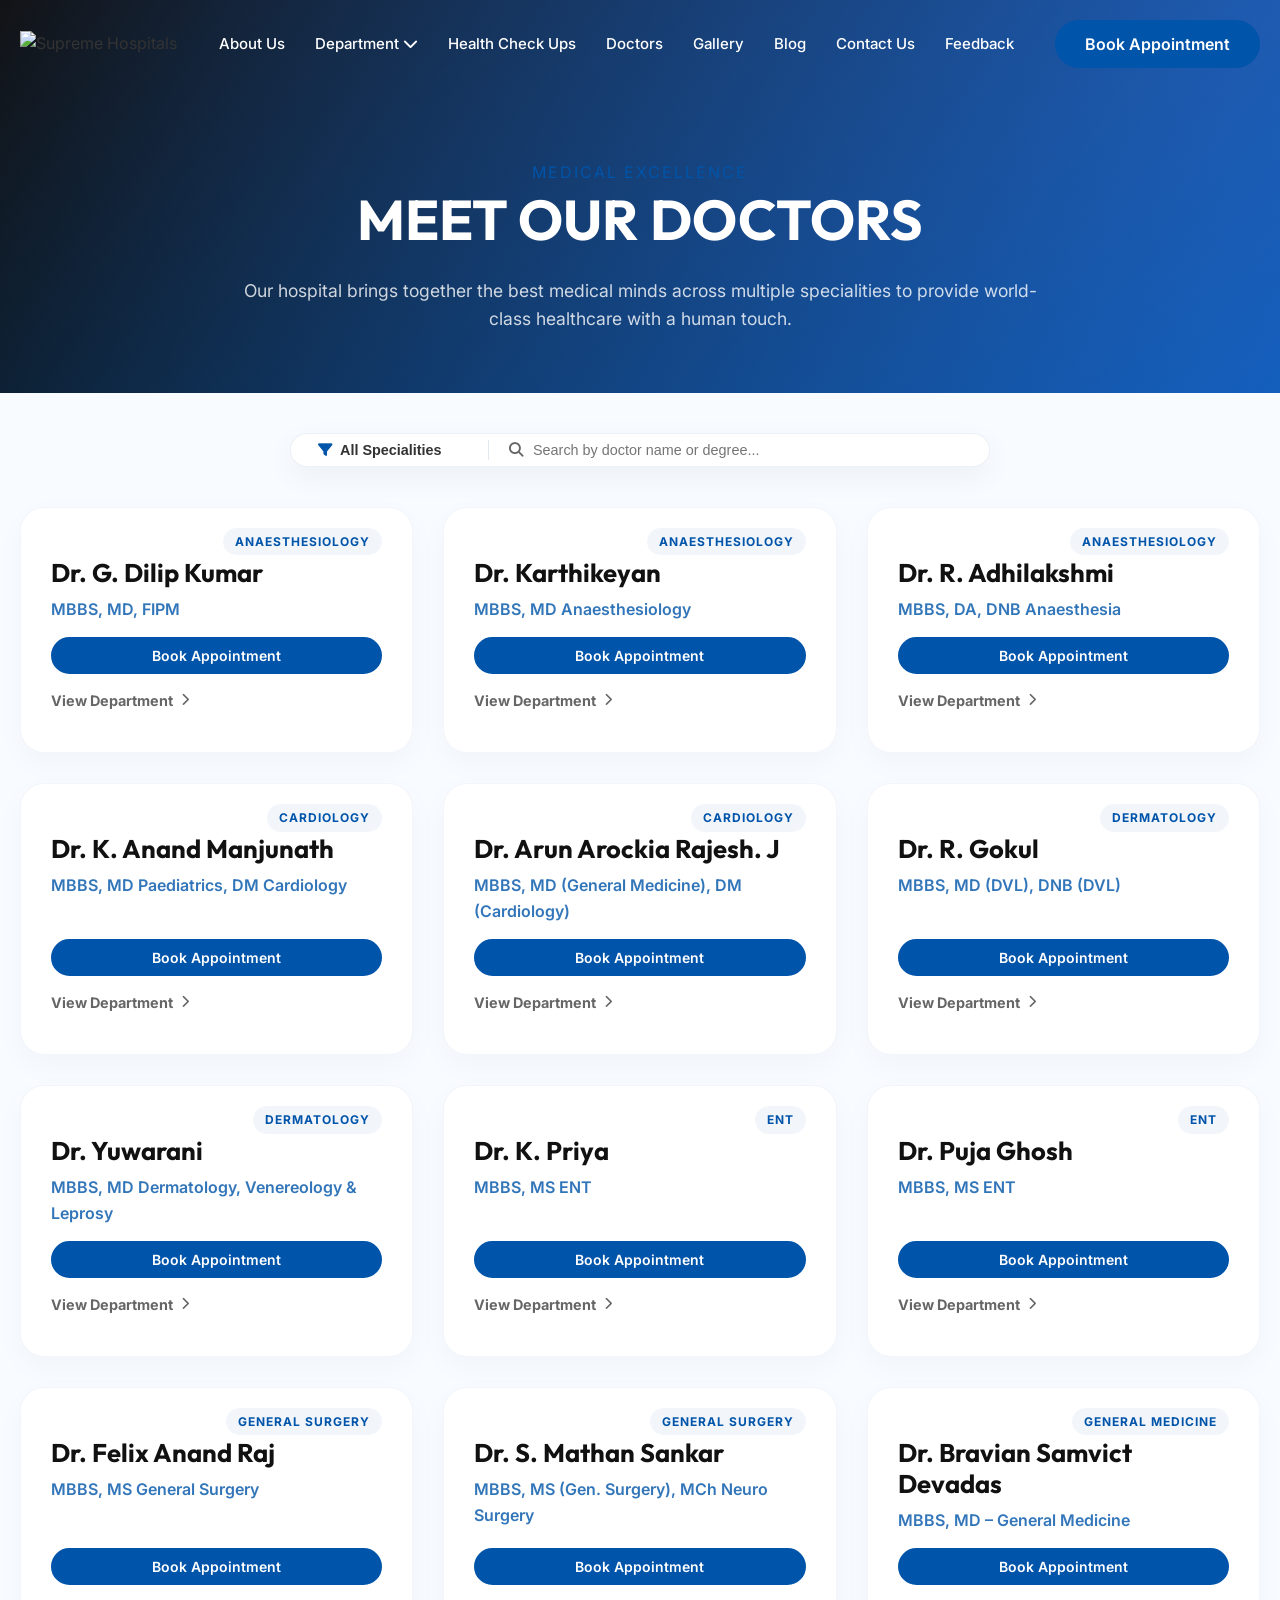
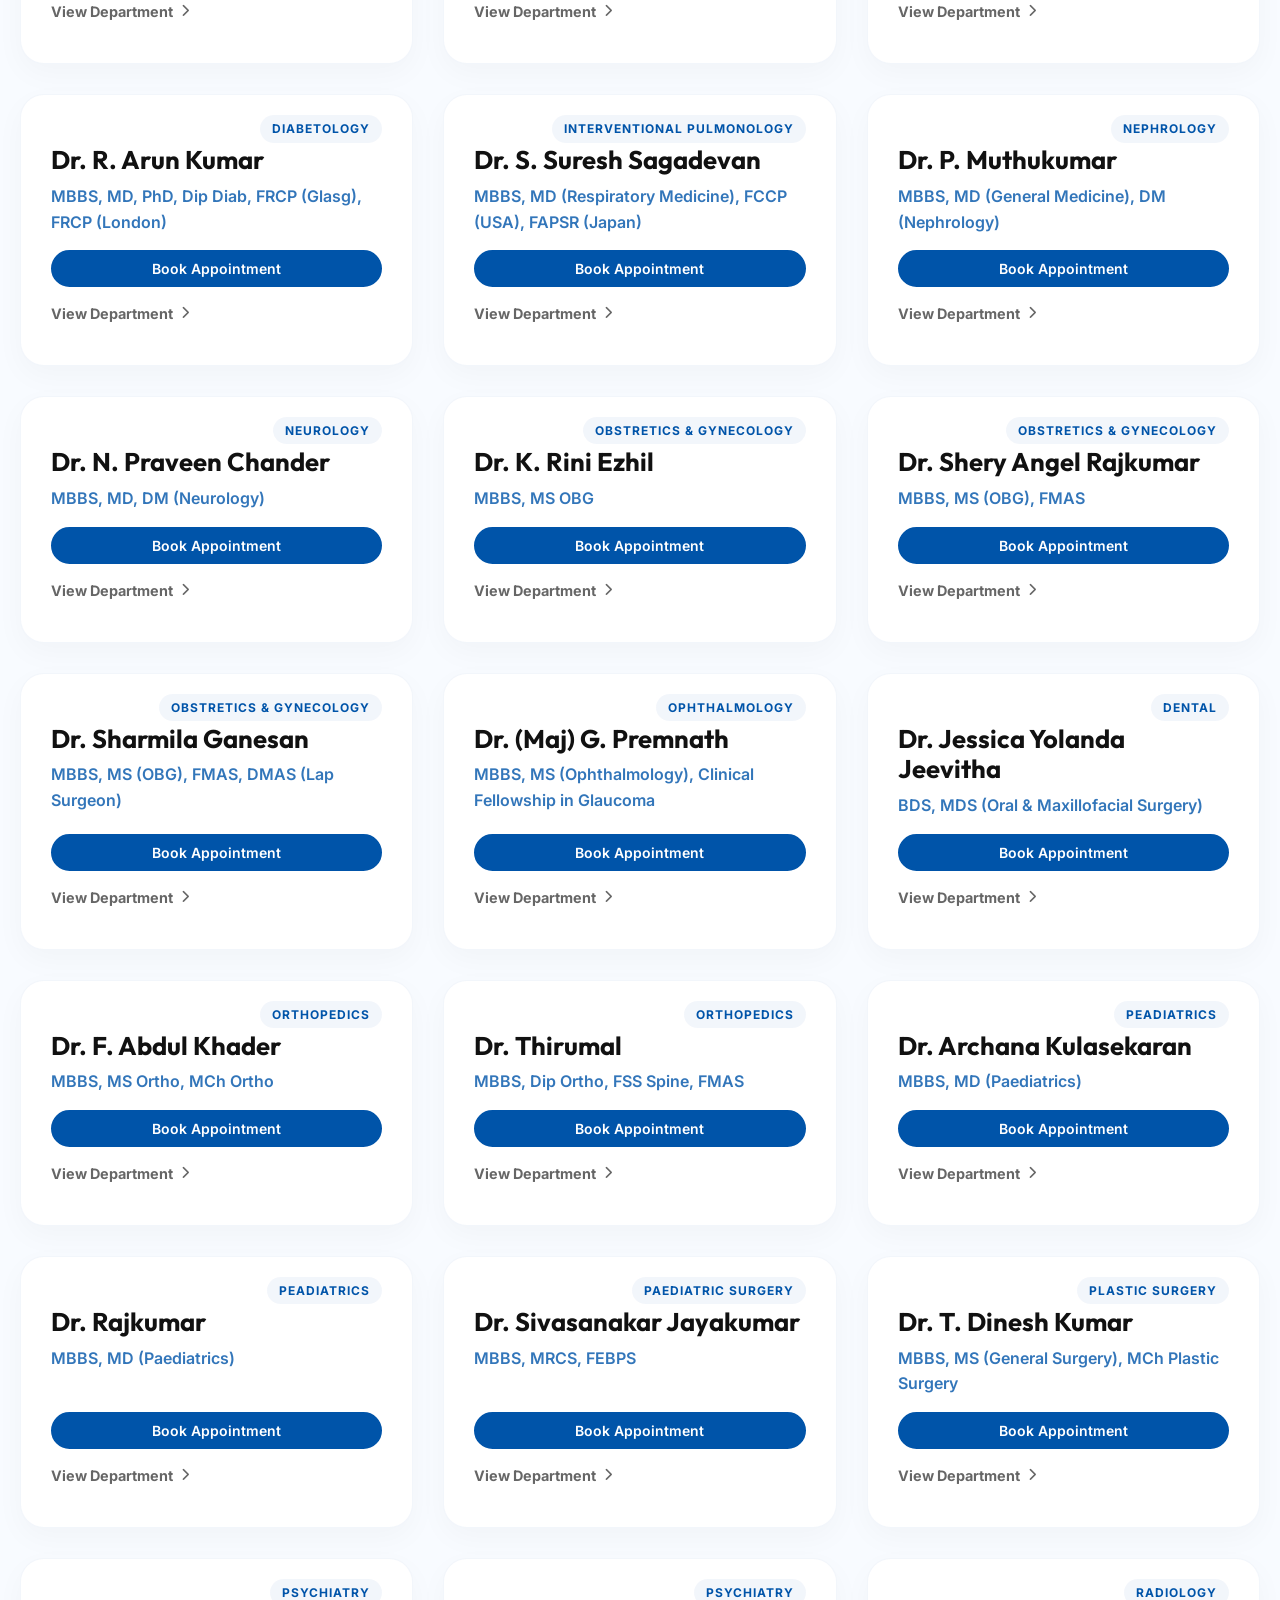
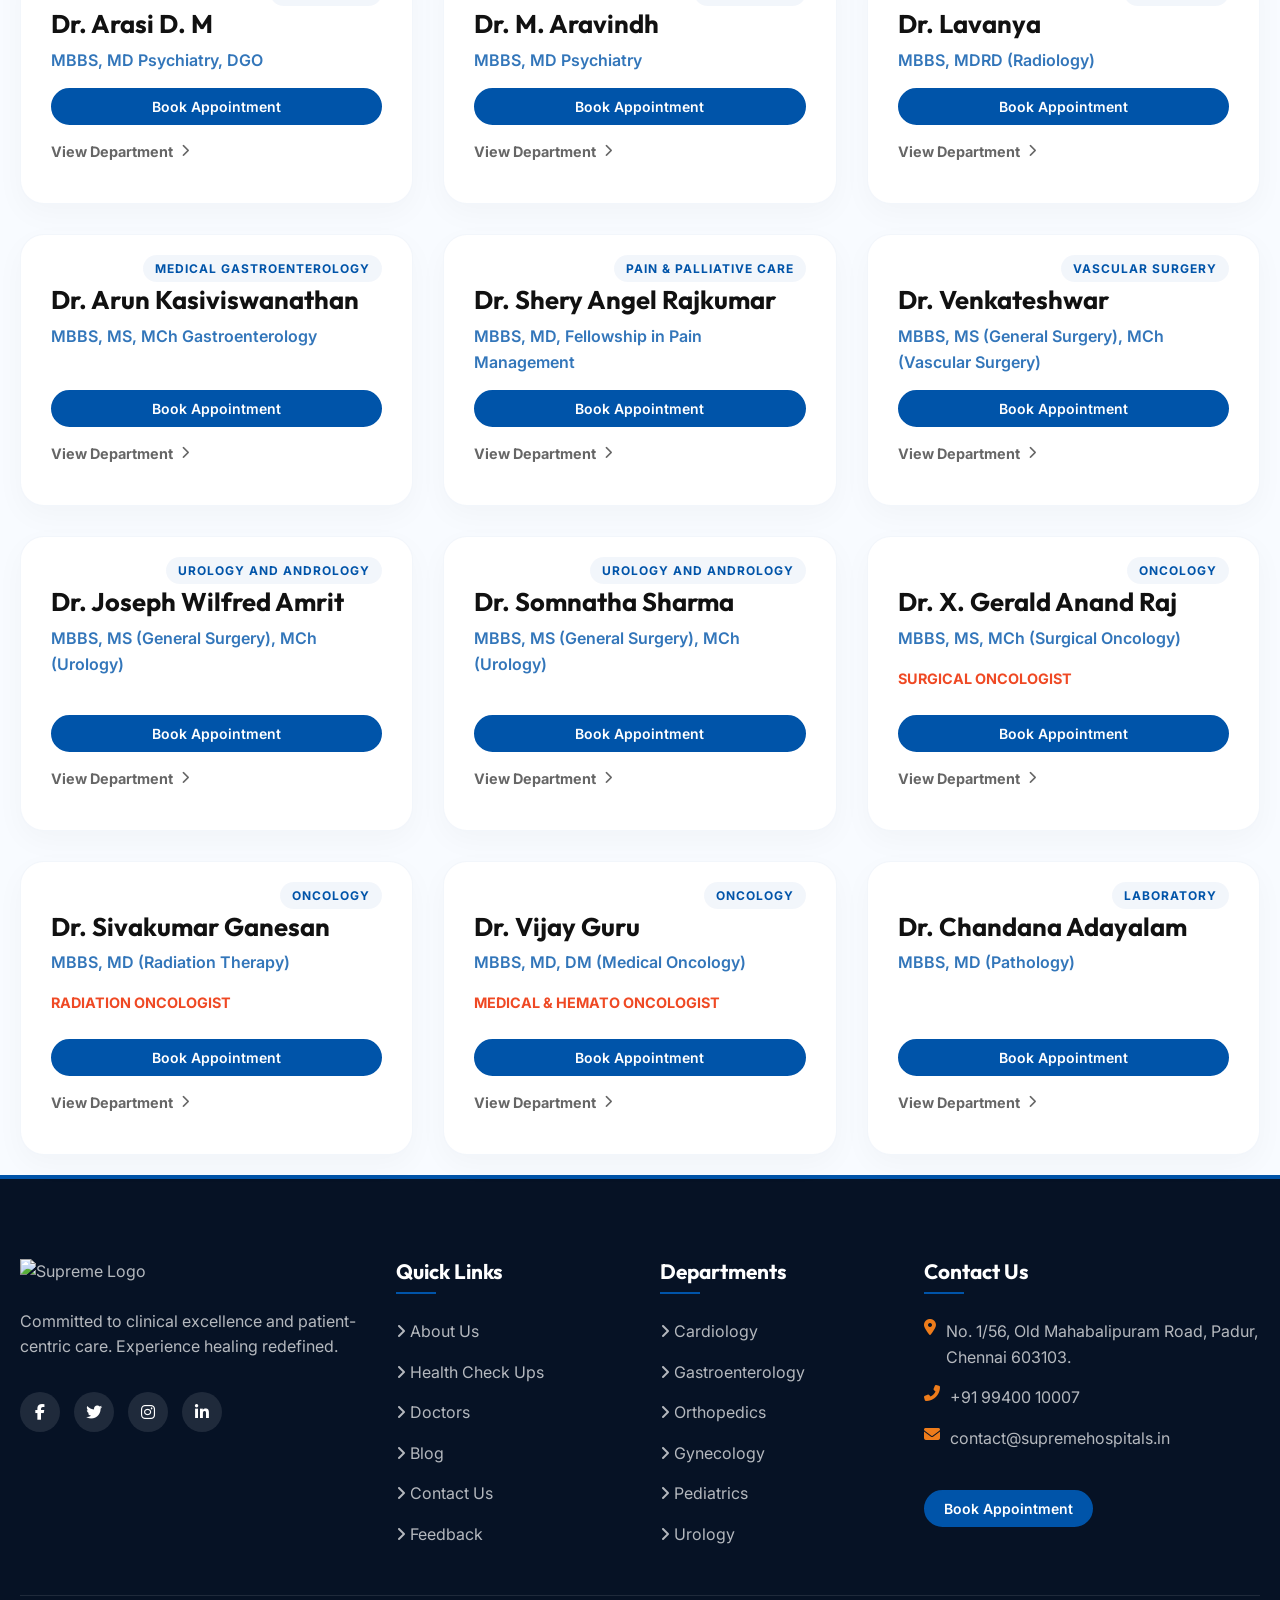
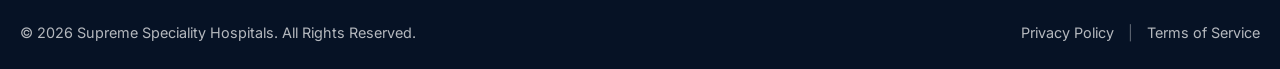
==== doctors.html @ 91fa1a1b "site" ====
<!DOCTYPE html>
<html lang="en">

<head>
    <meta charset="UTF-8">
    <meta name="viewport" content="width=device-width, initial-scale=1.0">
    <title>Our Doctors | Expert Medical Team | Supreme Speciality Hospital</title>
    <meta name="description"
        content="Meet our team of expert doctors and specialists at Supreme Speciality Hospital. High-quality care across cardiology, orthopedics, neurology, and more.">

    <!-- Google Fonts -->
    <link
        href="https://fonts.googleapis.com/css2?family=Inter:wght@400;500;600;700;800&family=Outfit:wght@600;700;800&display=swap"
        rel="stylesheet">

    <!-- Font Awesome -->
    <link rel="stylesheet" href="https://cdnjs.cloudflare.com/ajax/libs/font-awesome/6.6.0/css/all.min.css">

    <!-- Custom Styles -->
    <link rel="stylesheet" href="style.css">
    <link rel="stylesheet" href="header.css">
    <link rel="stylesheet" href="footer.css">
    <link rel="stylesheet" href="doctors.css">
</head>

<body>

    <div id="header-placeholder"></div>

    <main>
        <!-- Page Hero -->
        <section class="doctors-header-hero">
            <div class="container">
                <div class="fade-up">
                    <span class="subtitle text-blue">MEDICAL EXCELLENCE</span>
                    <h1>MEET OUR DOCTORS</h1>
                    <p class="mt-3 mx-auto section-desc">Our hospital brings together the best medical minds across
                        multiple specialities to provide world-class healthcare with a human touch.</p>
                </div>
            </div>
        </section>

        <!-- Search & Filter Bar (Super UX) -->
        <section class="search-bar-section">
            <div class="container">
                <div class="search-filter-bar fade-up">
                    <div class="category-select-wrapper">
                        <i class="fas fa-filter"></i>
                        <select onchange="categoryDropdownFilter(this.value)">
                            <option value="ALL">All Specialities</option>
                            <option value="ANAESTHESIOLOGY">Anaesthesiology</option>
                            <option value="CARDIOLOGY">Cardiology</option>
                            <option value="DERMATOLOGY">Dermatology</option>
                            <option value="ENT">ENT</option>
                            <option value="GENERAL SURGERY">General Surgery</option>
                            <option value="GENERAL MEDICINE">General Medicine</option>
                            <option value="DIABETOLOGY">Diabetology</option>
                            <option value="INTERVENTIONAL PULMONOLOGY">Pulmonology</option>
                            <option value="NEPHROLOGY">Nephrology</option>
                            <option value="NEUROLOGY">Neurology</option>
                            <option value="OBSTRETICS & GYNECOLOGY">Gynaecology</option>
                            <option value="OPHTHALMOLOGY">Ophthalmology</option>
                            <option value="DENTAL">Dental</option>
                            <option value="ORTHOPEDICS">Orthopedics</option>
                            <option value="PEADIATRICS">Pediatrics</option>
                            <option value="PAEDIATRIC SURGERY">Paediatric Surgery</option>
                            <option value="PLASTIC SURGERY">Plastic Surgery</option>
                            <option value="PYSCHIATRICS">Psychiatry</option>
                            <option value="RADIOLOGY">Radiology</option>
                            <option value="SURGICAL GASTROENTEROLOGY">Gastroenterology</option>
                            <option value="VASCULAR SURGERY">Vascular Surgery</option>
                            <option value="UROLOGY AND ANDROLOGY">Urology</option>
                            <option value="ONCOLOGY">Oncology</option>
                            <option value="LABORATORY">Pathology</option>
                        </select>
                    </div>
                    <div class="divider"></div>
                    <div class="search-input-wrapper">
                        <i class="fas fa-search"></i>
                        <input type="text" placeholder="Search by doctor name or degree..."
                            oninput="searchDoctors(this.value)">
                    </div>
                </div>

                <div class="doctors-full-grid doctors-grid mt-5">
                    <!-- JS will populate this -->
                </div>
            </div>
        </section>
    </main>

    <div id="footer-placeholder"></div>

    <!-- EmailJS -->
    <script type="text/javascript" src="https://cdn.jsdelivr.net/npm/@emailjs/browser@4/dist/email.min.js"></script>
    <script type="text/javascript">
        (function () { emailjs.init("KCLDqvxFc09RZMMLk"); })();
    </script>

    <!-- Scripts -->
    <script src="layout.js"></script>
    <script src="doctors-data.js"></script>
    <script src="script.js"></script>
    <script>
        document.addEventListener('DOMContentLoaded', () => {
            renderAllDoctors();
        });
    </script>
</body>

</html>
---- style.css ----
/* 
===============================================
MASTER STYLESHEET
Theme: Supreme Speciality Hospitals Premium
===============================================
*/

:root {
    --primary-blue: #0054A9;
    --secondary-blue: #046BD2;
    --orange: #EE7C1B;
    --orange-red: #EF4924;
    --dark-black: #111111;
    --medical-red: #CD201F;
    --pink-accent: #FF005E;
    --bright-blue: #467FF7;
    --white: #FFFFFF;
    --soft-light: #F8FBFF;
    --text-color: #333333;
    --text-light: #666666;
    --gradient-blue: linear-gradient(135deg, var(--primary-blue), var(--secondary-blue));
    --gradient-orange: linear-gradient(135deg, var(--orange), var(--orange-red));
    --gradient-pink: linear-gradient(135deg, var(--pink-accent), #FF3366);
    --gradient-cyan: linear-gradient(135deg, var(--bright-blue), #00C6FF);
}

/* Base Reset */
* {
    margin: 0;
    padding: 0;
    box-sizing: border-box;
}

html {
    scroll-behavior: smooth;
    overflow-x: hidden;
}

body {
    font-family: 'Inter', sans-serif;
    color: var(--text-color);
    line-height: 1.6;
    background-color: var(--white);
    overflow-x: hidden;
}

h1,
h2,
h3,
h4,
h5,
h6 {
    font-family: 'Outfit', sans-serif;
    font-weight: 700;
    line-height: 1.2;
    margin-bottom: 0.5rem;
}

a {
    text-decoration: none;
    color: inherit;
    transition: 0.3s;
}

ul {
    list-style: none;
}

button {
    cursor: pointer;
    border: none;
    outline: none;
    background: transparent;
    font-family: 'Inter', sans-serif;
}

/* Utility Classes */
.container {
    max-width: 1280px;
    margin: 0 auto;
    padding: 0 20px;
    position: relative;
}

.section-padding {
    padding: 100px 0;
}

.bg-soft {
    background-color: var(--soft-light);
}

.bg-dark {
    background-color: var(--dark-black);
}

.text-center {
    text-align: center;
}

.mt-2 {
    margin-top: 1rem;
}

.mt-3 {
    margin-top: 1.5rem;
}

.mt-4 {
    margin-top: 2rem;
}

.mt-5 {
    margin-top: 3rem;
}

.mb-2 {
    margin-bottom: 1rem;
}

.mb-3 {
    margin-bottom: 1.5rem;
}

.mb-4 {
    margin-bottom: 2rem;
}

.mx-auto {
    margin-left: auto;
    margin-right: auto;
}

.d-flex {
    display: flex;
}

.justify-between {
    justify-content: space-between;
}

.align-center {
    align-items: center;
}

.flex-align {
    display: flex;
    align-items: center;
    gap: 1rem;
}

/* Colors Utility */
.text-blue {
    color: var(--primary-blue);
}

.text-orange {
    color: var(--orange);
}

.text-red {
    color: var(--medical-red);
}

.text-pink {
    color: var(--pink-accent);
}

.text-cyan {
    color: var(--bright-blue);
}

.text-accent {
    color: var(--secondary-blue);
}

.text-white {
    color: var(--white);
}

.bg-gradient-blue {
    background: var(--gradient-blue);
    color: #fff;
}

.bg-gradient-orange {
    background: var(--gradient-orange);
    color: #fff;
}

.bg-gradient-pink {
    background: var(--gradient-pink);
    color: #fff;
}

.bg-gradient-cyan {
    background: var(--gradient-cyan);
    color: #fff;
}

.bg-gradient-blue-dark {
    background: linear-gradient(135deg, #0A192F, var(--primary-blue));
    color: #fff;
}

/* Buttons */
.btn {
    display: inline-flex;
    align-items: center;
    justify-content: center;
    padding: 12px 28px;
    border-radius: 50px;
    font-weight: 600;
    transition: all 0.4s ease;
    font-size: 1rem;
    position: relative;
    overflow: hidden;
    z-index: 1;
}

.btn-primary {
    background: var(--primary-blue);
    color: var(--white);
    border: 2px solid var(--primary-blue);
}

.btn-primary:hover {
    background: transparent;
    color: var(--primary-blue);
}

.btn-glow {
    box-shadow: 0 10px 25px rgba(0, 84, 169, 0.4);
}

.btn-glow:hover {
    box-shadow: 0 15px 35px rgba(0, 84, 169, 0.6);
    transform: translateY(-2px);
}

.btn-glow-white {
    box-shadow: 0 10px 25px rgba(255, 255, 255, 0.4);
}

.btn-glass {
    background: rgba(255, 255, 255, 0.1);
    backdrop-filter: blur(10px);
    border: 1px solid rgba(255, 255, 255, 0.5);
    color: var(--white);
}

.btn-glass:hover {
    background: var(--white);
    color: var(--primary-blue);
}

.btn-white {
    background: var(--white);
    color: var(--medical-red);
}

.btn-white:hover {
    background: var(--dark-black);
    color: var(--white);
}

.btn-sm {
    padding: 8px 18px;
    font-size: 0.875rem;
}

.btn-lg {
    padding: 15px 40px;
    font-size: 1.125rem;
}

.btn-outline-white {
    border: 1px solid #fff;
    color: #fff;
}

.btn-outline-white:hover {
    background: #fff;
    color: var(--primary-blue);
}

.full-width {
    width: 100%;
}

/* Glassmorphism */
.glass-card {
    background: rgba(255, 255, 255, 0.7);
    backdrop-filter: blur(15px);
    -webkit-backdrop-filter: blur(15px);
    border: 1px solid rgba(255, 255, 255, 0.3);
    border-radius: 16px;
}

.dark-shadow {
    box-shadow: 0 15px 35px rgba(0, 0, 0, 0.05);
}

/* Section Title */
.subtitle {
    font-size: 1rem;
    text-transform: uppercase;
    letter-spacing: 2px;
    margin-bottom: 10px;
}

.section-title h2 {
    font-size: 2.5rem;
    color: var(--dark-black);
    margin-bottom: 20px;
}

.section-title.light-title h2 {
    color: var(--white);
}

.title-line {
    height: 4px;
    width: 60px;
    background: var(--primary-blue);
    border-radius: 2px;
    margin-top: 10px;
}

.section-desc {
    font-size: 1.1rem;
    color: var(--text-light);
    max-width: 700px;
}


/* Header CSS moved to layout/header.css */


/* ================= HERO SECTION ================= */
.hero-section {
    position: relative;
    height: 100vh;
    min-height: 600px;
    display: flex;
    align-items: center;
    color: var(--white);
    overflow: hidden;
    background-color: #08102B;
    /* Dark background to complement the floating video */
}

.hero-video-wrapper {
    position: absolute;
    top: 110px;
    /* Increased top spacing to give the video more breathing room from the header */
    left: 25px;
    right: 25px;
    bottom: 25px;
    border-radius: 30px;
    overflow: hidden;
    z-index: 1;
    box-shadow: 0 20px 50px rgba(0, 0, 0, 0.3);
}

.hero-video {
    width: 100%;
    height: 100%;
    object-fit: cover;
    object-position: center 15%;
}

.hero-overlay {
    position: absolute;
    inset: 0;
    background: linear-gradient(90deg, rgba(8, 16, 43, 0.8) 0%, rgba(8, 16, 43, 0.4) 50%, rgba(8, 16, 43, 0.2) 100%);
    z-index: 2;
}

.hero-content {
    width: 100%;
    position: relative;
    z-index: 2;
    padding-top: 80px;
}

.hero-content h1 {
    font-size: 4.5rem;
    font-weight: 800;
    margin-bottom: 20px;
    line-height: 1.1;
}

.gradient-text {
    background: linear-gradient(to right, #467FF7, #00C6FF);
    -webkit-background-clip: text;
    background-clip: text;
    -webkit-text-fill-color: transparent;
}

.hero-subtext {
    font-size: 1.25rem;
    max-width: 600px;
    margin-bottom: 40px;
    opacity: 0.9;
}

.hero-buttons {
    display: flex;
    gap: 20px;
}

.hero-badges {
    position: absolute;
    bottom: 50px;
    right: 50px;
    display: flex;
    flex-direction: column;
    gap: 15px;
    z-index: 5;
}

.badge-item {
    display: flex;
    align-items: center;
    gap: 15px;
    padding: 15px 25px;
    background: rgba(255, 255, 255, 0.1);
    border: 1px solid rgba(255, 255, 255, 0.2);
    border-radius: 12px;
    font-weight: 600;
    backdrop-filter: blur(10px);
}

.badge-item i {
    font-size: 1.5rem;
}

.scroll-indicator {
    position: absolute;
    bottom: 30px;
    left: 50%;
    transform: translateX(-50%);
    z-index: 5;
}

.mouse {
    width: 30px;
    height: 50px;
    border: 2px solid var(--white);
    border-radius: 20px;
    display: flex;
    justify-content: center;
    padding-top: 8px;
}

.wheel {
    width: 4px;
    height: 8px;
    background: var(--white);
    border-radius: 2px;
    animation: scroll 1.5s infinite;
}

@keyframes scroll {
    0% {
        transform: translateY(0);
        opacity: 1;
    }

    100% {
        transform: translateY(15px);
        opacity: 0;
    }
}


/* ================= HERO SHOWCASE ================= */
.hero-showcase {
    background: var(--white);
    padding: 60px 0;
}

.showcase-grid {
    display: grid;
    grid-template-columns: repeat(2, 1fr);
    gap: 30px;
}

@media (max-width: 768px) {
    .showcase-grid {
        grid-template-columns: 1fr;
    }
}

.img-fluid {
    width: 100%;
    height: auto;
    display: block;
}

.rounded-20 {
    border-radius: 20px;
}

/* ================= EXPERTISE (FLIP CARDS) ================= */
.flip-grid {
    display: grid;
    grid-template-columns: repeat(auto-fit, minmax(280px, 1fr));
    gap: 30px;
}

.flip-card {
    background-color: transparent;
    height: 320px;
    perspective: 1000px;
}

.flip-card-inner {
    position: relative;
    width: 100%;
    height: 100%;
    text-align: center;
    transition: transform 0.8s cubic-bezier(0.175, 0.885, 0.32, 1.275);
    transform-style: preserve-3d;
    border-radius: 20px;
    box-shadow: 0 10px 20px rgba(0, 0, 0, 0.05);
}

.flip-card:hover .flip-card-inner {
    transform: rotateY(180deg) translateY(-10px);
    box-shadow: 0 25px 40px rgba(0, 0, 0, 0.15);
}

.flip-card-front,
.flip-card-back {
    position: absolute;
    width: 100%;
    height: 100%;
    -webkit-backface-visibility: hidden;
    backface-visibility: hidden;
    border-radius: 20px;
    display: flex;
    flex-direction: column;
    align-items: center;
    justify-content: center;
    padding: 30px;
}

.flip-card-front {
    z-index: 2;
}

.flip-card-front i {
    margin-bottom: 20px;
    filter: drop-shadow(0 5px 15px rgba(0, 0, 0, 0.2));
}

.flip-card-back {
    transform: rotateY(180deg);
    background-size: cover;
    background-position: center;
    position: relative;
    overflow: hidden;
}

.back-overlay {
    position: absolute;
    inset: 0;
    background: rgba(17, 17, 17, 0.8);
    transition: 0.3s;
}

.back-content {
    position: relative;
    z-index: 2;
    color: var(--white);
}

.back-content h3 {
    margin-bottom: 10px;
}

.back-content p {
    font-size: 0.9rem;
    margin-bottom: 20px;
    opacity: 0.9;
}


/* ================= DOCTORS GRID & CAROUSEL ================= */
.doctors-grid {
    display: grid;
    grid-template-columns: repeat(3, 1fr);
    gap: 30px;
}

@media (max-width: 1024px) {
    .doctors-grid {
        grid-template-columns: repeat(2, 1fr);
    }
}

@media (max-width: 768px) {
    .doctors-grid {
        grid-template-columns: 1fr;
    }
}

.swiper-doctors .swiper-slide {
    height: auto;
    display: flex;
}

.doctor-card {
    background: var(--white);
    border-radius: 20px;
    padding: 0;
    /* Changed to 0 to manage internal padding via doc-info */
    box-shadow: 0 10px 30px rgba(0, 0, 0, 0.05);
    border: 1px solid rgba(0, 0, 0, 0.05);
    border-bottom: 4px solid var(--primary-blue);
    transition: all 0.4s ease;
    cursor: pointer;
    text-align: center;
    width: 100%;
    display: flex;
    flex-direction: column;
}

.doctor-card:hover {
    transform: translateY(-8px);
    box-shadow: 0 20px 40px rgba(0, 0, 0, 0.1);
    border-bottom-color: var(--orange);
}

.doc-info {
    padding: 30px 25px;
    display: flex;
    flex-direction: column;
    flex: 1;
    text-align: left;
}

.doctor-card h4 {
    font-size: 1.25rem;
    color: var(--dark-black);
    margin-bottom: 8px;
    font-family: 'Outfit', sans-serif;
}

.doctor-card .doc-spec {
    font-weight: 600;
    font-size: 0.95rem;
    text-transform: uppercase;
    letter-spacing: 1px;
    display: inline-block;
    padding: 6px 12px;
    background: rgba(0, 84, 169, 0.05);
    border-radius: 50px;
    color: var(--primary-blue);
    margin-bottom: 15px;
    align-self: flex-start;
}

.doctor-card p {
    font-size: 0.9rem;
    color: var(--text-light);
    line-height: 1.5;
    margin-bottom: 20px;
}

.doctor-card .btn {
    margin-top: auto;
}

.swiper-doctors .swiper-wrapper {
    transition-timing-function: linear !important;
}



/* ================= SERVICES HIGHLIGHT ================= */
.services-highlight {
    position: relative;
    overflow: hidden;
}

.background-curves {
    position: absolute;
    top: 0;
    left: 0;
    width: 100%;
    height: 100%;
    background: radial-gradient(circle at 10% 20%, rgba(4, 107, 210, 0.1) 0%, transparent 40%),
        radial-gradient(circle at 90% 80%, rgba(238, 124, 27, 0.1) 0%, transparent 40%);
    z-index: 1;
}

.services-grid {
    display: grid;
    grid-template-columns: repeat(3, 1fr);
    gap: 30px;
}

.service-glow-card {
    background: rgba(255, 255, 255, 0.03);
    border: 1px solid rgba(255, 255, 255, 0.1);
    border-radius: 20px;
    padding: 40px 30px;
    transition: all 0.4s ease;
    position: relative;
}

.service-glow-card::before {
    content: '';
    position: absolute;
    inset: 0;
    border-radius: 20px;
    padding: 2px;
    background: linear-gradient(135deg, rgba(255, 255, 255, 0.1), rgba(255, 255, 255, 0.01));
    -webkit-mask: linear-gradient(#fff 0 0) content-box, linear-gradient(#fff 0 0);
    mask: linear-gradient(#fff 0 0) content-box, linear-gradient(#fff 0 0);
    -webkit-mask-composite: xor;
    mask-composite: exclude;
    mask-composite: exclude;
    transition: 0.4s;
}

.service-glow-card:hover {
    transform: translateY(-10px);
    background: rgba(255, 255, 255, 0.05);
}

.service-glow-card:hover::before {
    background: linear-gradient(135deg, var(--bright-blue), transparent);
}

.highlight-card:hover::before {
    background: linear-gradient(135deg, var(--medical-red), transparent);
}

.uniform-icon {
    width: 80px;
    height: 80px;
    border-radius: 50%;
    background: linear-gradient(135deg, var(--primary-blue), var(--secondary-blue));
    color: var(--white);
    display: flex;
    align-items: center;
    justify-content: center;
    margin-bottom: 25px;
    box-shadow: 0 10px 20px rgba(0, 84, 169, 0.3);
    transition: all 0.4s ease;
}

.service-glow-card:hover .uniform-icon {
    transform: scale(1.1) rotate(5deg);
    box-shadow: 0 15px 30px rgba(0, 84, 169, 0.5);
}

.card-content h3 {
    font-size: 1.5rem;
    margin-bottom: 15px;
}

.card-content p {
    color: #A0AABF;
    margin-bottom: 20px;
}

.link-arrow {
    display: inline-flex;
    align-items: center;
    gap: 8px;
    font-weight: 600;
    text-transform: uppercase;
    font-size: 0.85rem;
    letter-spacing: 1px;
}

.link-arrow i {
    transition: 0.3s;
}

.link-arrow:hover i {
    transform: translateX(5px);
}


/* ================= ELEVATING HEALING SPLIT ================= */
.split-layout {
    display: grid;
    grid-template-columns: 1fr 1fr;
    gap: 60px;
    align-items: center;
}

.img-wrapper {
    position: relative;
    border-radius: 20px;
    overflow: hidden;
}

.img-wrapper img {
    width: 100%;
    border-radius: 20px;
    display: block;
}

.dec-border::after {
    content: '';
    position: absolute;
    top: -15px;
    left: -15px;
    width: 100%;
    height: 100%;
    border: 3px solid var(--primary-blue);
    border-radius: 20px;
    z-index: -1;
}

.experience-badge {
    position: absolute;
    bottom: 30px;
    right: -30px;
    background: var(--white);
    padding: 20px 30px;
    border-radius: 16px;
    box-shadow: 0 20px 40px rgba(0, 0, 0, 0.1);
    text-align: center;
    border-left: 5px solid var(--orange);
}

.experience-badge h3 {
    font-size: 2.5rem;
    color: var(--primary-blue);
    margin: 0;
}

.experience-badge span {
    font-weight: 600;
    color: var(--text-light);
}

.feature-list li {
    display: flex;
    gap: 15px;
    align-items: center;
    font-size: 1.1rem;
    margin-bottom: 15px;
    font-weight: 500;
}

.feature-list i {
    font-size: 1.2rem;
}

.emergency-highlight-box {
    display: flex;
    align-items: center;
    gap: 20px;
    padding: 20px;
    border-radius: 12px;
    background: rgba(205, 32, 31, 0.05);
    border: 1px solid rgba(205, 32, 31, 0.2);
}

.emergency-highlight-box .icon {
    width: 60px;
    height: 60px;
    border-radius: 50%;
    background: var(--medical-red);
    color: white;
    display: flex;
    justify-content: center;
    align-items: center;
    font-size: 1.5rem;
}


/* ================= WELLNESS PROGRAMS (MODERN GRID) ================= */
.wellness-section {
    position: relative;
    padding: 120px 0;
    background: var(--soft-light);
}

.wellness-grid {
    display: grid;
    grid-template-columns: repeat(auto-fit, minmax(280px, 1fr));
    gap: 30px;
}

.wellness-card {
    background: var(--white);
    padding: 45px 35px;
    border-radius: 24px;
    box-shadow: 0 15px 45px rgba(0, 0, 0, 0.05);
    position: relative;
    overflow: hidden;
    transition: all 0.5s cubic-bezier(0.165, 0.84, 0.44, 1);
    z-index: 1;
    border: 1px solid rgba(0, 0, 0, 0.03);
}

.wellness-card::before {
    content: '';
    position: absolute;
    inset: 0;
    background: rgba(255, 255, 255, 0.7);
    backdrop-filter: blur(10px);
    -webkit-backdrop-filter: blur(10px);
    z-index: -1;
    opacity: 0;
    transition: opacity 0.4s;
}

.wellness-card:hover {
    transform: translateY(-15px);
    box-shadow: 0 30px 60px rgba(0, 0, 0, 0.1);
}

.wellness-card:hover::before {
    opacity: 1;
}

.card-bg-icon {
    position: absolute;
    top: -20px;
    right: -20px;
    font-size: 8rem;
    opacity: 0.03;
    transform: rotate(-15deg);
    transition: all 0.6s ease;
    z-index: -2;
    color: var(--dark-black);
}

.wellness-card:hover .card-bg-icon {
    transform: rotate(0) scale(1.1);
    opacity: 0.06;
}

.card-icon-box {
    width: 70px;
    height: 70px;
    border-radius: 18px;
    display: flex;
    align-items: center;
    justify-content: center;
    font-size: 1.8rem;
    margin-bottom: 25px;
    transition: all 0.4s ease;
}

.wellness-card h4 {
    font-size: 1.4rem;
    color: var(--dark-black);
    margin-bottom: 15px;
    font-family: 'Outfit', sans-serif;
}

.wellness-card p {
    font-size: 0.95rem;
    color: var(--text-light);
    line-height: 1.6;
}

.card-accent-line {
    position: absolute;
    bottom: 0;
    left: 0;
    width: 0;
    height: 4px;
    transition: width 0.4s ease;
}

.wellness-card:hover .card-accent-line {
    width: 100%;
}

/* Card Themes */
.card-blue .card-icon-box {
    background: rgba(0, 84, 169, 0.1);
    color: var(--primary-blue);
}

.card-blue .card-accent-line {
    background: var(--primary-blue);
}

.card-orange .card-icon-box {
    background: rgba(238, 124, 27, 0.1);
    color: var(--orange);
}

.card-orange .card-accent-line {
    background: var(--orange);
}

.card-green .card-icon-box {
    background: rgba(46, 213, 115, 0.1);
    color: #2ed573;
}

.card-green .card-accent-line {
    background: #2ed573;
}

.card-pink .card-icon-box {
    background: rgba(255, 0, 94, 0.1);
    color: var(--pink-accent);
}

.card-pink .card-accent-line {
    background: var(--pink-accent);
}

@media (max-width: 1200px) {
    .wellness-grid {
        grid-template-columns: repeat(2, 1fr);
    }
}

@media (max-width: 600px) {
    .wellness-grid {
        grid-template-columns: 1fr;
    }

    .wellness-card {
        padding: 35px 25px;
    }
}



/* ================= WHY CHOOSE US ================= */
.benefits-grid {
    display: grid;
    grid-template-columns: repeat(3, 1fr);
    gap: 30px;
}

.benefit-card {
    background: var(--white);
    padding: 40px 30px;
    border-radius: 16px;
    text-align: center;
    box-shadow: 0 10px 30px rgba(0, 0, 0, 0.05);
    border-bottom: 4px solid transparent;
    transition: 0.4s;
}

.benefit-card:hover {
    transform: translateY(-10px);
    border-bottom-color: var(--primary-blue);
    box-shadow: 0 15px 40px rgba(0, 0, 0, 0.1);
}

.benefit-card i {
    margin-bottom: 20px;
    transition: 0.4s;
}

.benefit-card:hover i {
    transform: scale(1.1);
}

.benefit-card h4 {
    font-size: 1.4rem;
    margin-bottom: 10px;
}


/* ================= EMERGENCY BANNER ================= */
.emergency-banner {
    background: var(--gradient-orange);
    padding: 60px 0;
    position: relative;
    overflow: hidden;
}

.emergency-banner::after {
    content: '';
    position: absolute;
    top: 0;
    right: 0;
    width: 50%;
    height: 100%;
    background: repeating-linear-gradient(45deg, transparent, transparent 20px, rgba(255, 255, 255, 0.05) 20px, rgba(255, 255, 255, 0.05) 40px);
}


/* ================= TESTIMONIALS ================= */
.testimonial-video-grid {
    display: grid;
    grid-template-columns: repeat(2, 1fr);
    gap: 40px;
}

.video-card {
    transition: 0.3s;
    background: var(--white);
}

.video-card:hover {
    transform: translateY(-10px);
}

.video-wrapper iframe {
    border-radius: 16px 16px 0 0;
}


/* ================= FAQ ACCORDION ================= */
.max-w-800 {
    max-width: 800px;
}

.accordion-item {
    background: var(--white);
    border: 1px solid #E5E7EB;
    border-radius: 12px;
    margin-bottom: 15px;
    overflow: hidden;
    transition: 0.3s;
}

.accordion-header {
    width: 100%;
    text-align: left;
    padding: 20px 25px;
    font-size: 1.1rem;
    font-weight: 600;
    font-family: 'Outfit', sans-serif;
    color: var(--dark-black);
    display: flex;
    justify-content: space-between;
    align-items: center;
}

.accordion-header i {
    transition: 0.3s;
    color: var(--primary-blue);
}

.accordion-header.active i {
    transform: rotate(45deg);
    color: var(--orange);
}

.accordion-content {
    max-height: 0;
    overflow: hidden;
    transition: max-height 0.3s ease-out;
    background: var(--soft-light);
}

.accordion-content p {
    padding: 0 25px 20px 25px;
    margin: 0;
}


/* ================= CONTACT SECTION ================= */
.contact-grid {
    display: grid;
    grid-template-columns: 1fr 1.2fr;
    gap: 50px;
}

.info-block {
    display: flex;
    gap: 20px;
    padding: 25px;
    border-radius: 12px;
    align-items: center;
}

.icon-box {
    width: 60px;
    height: 60px;
    border-radius: 50%;
    display: flex;
    justify-content: center;
    align-items: center;
    color: white;
    font-size: 1.5rem;
    flex-shrink: 0;
}

.info-block h5 {
    margin-bottom: 5px;
    font-size: 1.2rem;
}

.premium-form {
    background: var(--white);
    padding: 40px;
    border-radius: 16px;
}

.form-row {
    display: flex;
    gap: 20px;
    margin-bottom: 20px;
}

.premium-form input,
.premium-form textarea {
    width: 100%;
    padding: 15px 20px;
    border: 1px solid #E5E7EB;
    border-radius: 8px;
    font-family: inherit;
    font-size: 1rem;
    transition: 0.3s;
    background: var(--soft-light);
}

.premium-form textarea {
    margin-top: 20px;
    resize: vertical;
}

.premium-form input:focus,
.premium-form textarea:focus {
    border-color: var(--primary-blue);
    background: var(--white);
    outline: none;
    box-shadow: 0 0 0 4px rgba(0, 84, 169, 0.1);
}

.box-shadow {
    box-shadow: 0 20px 50px rgba(0, 0, 0, 0.08);
}

.border-radius {
    border-radius: 20px;
}


/* FOOTER CSS moved to layout/footer.css */

/* ================= FIXED FLOATING CTA & GLOBAL MODAL ================= */
.floating-cta {
    position: fixed;
    bottom: 30px;
    right: 30px;
    z-index: 99;
    background: var(--primary-blue);
    color: white;
    padding: 15px 30px;
    border-radius: 50px;
    font-weight: 600;
    font-size: 1.1rem;
    box-shadow: 0 10px 25px rgba(0, 84, 169, 0.4);
    display: flex;
    align-items: center;
    gap: 10px;
    transition: 0.3s;
    overflow: visible;
}

.floating-cta:hover {
    background: var(--secondary-blue);
    transform: translateY(-5px);
    box-shadow: 0 15px 35px rgba(0, 84, 169, 0.6);
}

.modal-overlay {
    position: fixed;
    top: 0;
    left: 0;
    width: 100%;
    height: 100%;
    background: rgba(6, 17, 33, 0.85);
    backdrop-filter: blur(10px);
    -webkit-backdrop-filter: blur(10px);
    z-index: 10000;
    display: flex;
    justify-content: center;
    align-items: center;
    opacity: 0;
    visibility: hidden;
    transition: all 0.4s cubic-bezier(0.4, 0, 0.2, 1);
}

.modal-overlay.active {
    opacity: 1;
    visibility: visible;
}

.modal-content {
    background: white;
    border-radius: 30px;
    width: 100%;
    max-width: 500px;
    padding: 0;
    position: relative;
    transform: perspective(600px) rotateX(-10deg) translateY(50px);
    opacity: 0;
    transition: all 0.5s cubic-bezier(0.34, 1.56, 0.64, 1);
    box-shadow: 0 30px 100px rgba(0, 0, 0, 0.3);
    overflow: hidden;
}

.modal-overlay.active .modal-content {
    transform: perspective(600px) rotateX(0) translateY(0);
    opacity: 1;
}

.close-modal {
    position: absolute;
    top: 20px;
    right: 20px;
    width: 35px;
    height: 35px;
    background: #f1f5f9;
    border-radius: 50%;
    display: flex;
    align-items: center;
    justify-content: center;
    font-size: 1.2rem;
    color: var(--text-light);
    cursor: pointer;
    transition: all 0.3s ease;
    z-index: 10010;
    border: none;
    outline: none;
}

.close-modal:hover {
    background: var(--medical-red);
    color: white;
    transform: rotate(90deg);
}

.premium-form {
    padding: 45px 40px;
}

.premium-form h3 {
    font-size: 1.8rem;
    font-weight: 700;
    color: var(--dark-black);
    margin-bottom: 25px;
    text-align: center;
}

.form-group {
    margin-bottom: 20px;
}

.premium-form input,
.premium-form select,
.premium-form textarea {
    width: 100%;
    padding: 14px 18px;
    border: 1px solid #e2e8f0;
    background: #f8fafc;
    border-radius: 12px;
    font-family: 'Inter', sans-serif;
    font-size: 1rem;
    transition: all 0.3s ease;
    color: var(--dark-black);
    outline: none !important;
}

.premium-form select {
    appearance: none;
    background-image: url("data:image/svg+xml,%3Csvg xmlns='http://www.w3.org/2000/svg' width='24' height='24' viewBox='0 0 24 24' fill='none' stroke='%2364748b' stroke-width='2' stroke-linecap='round' stroke-linejoin='round'%3E%3Cpath d='m6 9 6 6 6-6'/%3E%3C/svg%3E");
    background-repeat: no-repeat;
    background-position: right 18px center;
    background-size: 16px;
}

.premium-form input:focus,
.premium-form select:focus,
.premium-form textarea:focus {
    border-color: var(--primary-blue);
    background: white;
    box-shadow: 0 10px 25px rgba(0, 84, 169, 0.08);
}


/* ================= ANIMATIONS ================= */
@keyframes pulse {
    0% {
        transform: scale(1);
    }

    50% {
        transform: scale(1.1);
    }

    100% {
        transform: scale(1);
    }
}

.pulse {
    animation: pulse 2s infinite;
}

@keyframes pulseStrong {
    0% {
        box-shadow: 0 0 0 0 rgba(205, 32, 31, 0.7);
    }

    70% {
        box-shadow: 0 0 0 20px rgba(205, 32, 31, 0);
    }

    100% {
        box-shadow: 0 0 0 0 rgba(205, 32, 31, 0);
    }
}

.pulse-strong {
    border-radius: 50%;
    animation: pulseStrong 2s infinite;
}

@keyframes pulseRing {
    0% {
        box-shadow: 0 0 0 0 rgba(0, 84, 169, 0.7);
    }

    70% {
        box-shadow: 0 0 0 20px rgba(0, 84, 169, 0);
    }

    100% {
        box-shadow: 0 0 0 0 rgba(0, 84, 169, 0);
    }
}

/* Scroll Reveal Classes */
.fade-up {
    opacity: 0;
    transform: translateY(40px);
    transition: 0.8s cubic-bezier(0.2, 0.8, 0.2, 1);
}

.zoom-in {
    opacity: 0;
    transform: scale(0.9);
    transition: 0.8s cubic-bezier(0.2, 0.8, 0.2, 1);
}

.reveal-text {
    opacity: 0;
    transform: translateY(20px);
    animation: fadeUpText 1s ease forwards 0.3s;
}

.active.fade-up,
.active.zoom-in {
    opacity: 1;
    transform: translate(0) scale(1);
}

@keyframes fadeUpText {
    to {
        opacity: 1;
        transform: translateY(0);
    }
}

.stagger-1 {
    transition-delay: 0.1s;
}

.stagger-2 {
    transition-delay: 0.2s;
}

.stagger-3 {
    transition-delay: 0.3s;
}

.stagger-4 {
    transition-delay: 0.4s;
}


/* ================= RESPONSIVE DESIGN ================= */
@media (max-width: 1024px) {
    .hero-content h1 {
        font-size: 3.5rem;
    }

    .services-grid,
    .benefits-grid {
        grid-template-columns: repeat(2, 1fr);
    }

    .split-layout {
        grid-template-columns: 1fr;
    }

    .contact-grid {
        grid-template-columns: 1fr;
    }

    .testimonial-video-grid {
        grid-template-columns: 1fr;
    }

    .wellness-section {
        height: auto;
        padding: 100px 0;
    }

    .orbit-container {
        display: grid;
        grid-template-columns: 1fr 1fr;
        height: auto;
        gap: 30px;
        margin-top: 50px;
    }

    .orbit-card {
        position: relative;
        top: auto;
        left: auto;
        right: auto;
        bottom: auto;
        transform: none;
        width: 100%;
        box-shadow: none;
        border: 1px solid #eee;
    }

    .center-sphere {
        display: none;
    }
}

@media (max-width: 768px) {
    .nav-list {
        position: fixed;
        top: 0;
        right: -100%;
        width: 300px;
        height: 100vh;
        background: var(--white);
        flex-direction: column;
        padding-top: 100px;
        transition: 0.4s;
        box-shadow: -10px 0 30px rgba(0, 0, 0, 0.1);
        align-items: flex-start;
        padding-left: 30px;
    }

    .nav-list.active {
        right: 0;
    }

    .nav-link {
        color: var(--dark-black) !important;
        font-size: 1.1rem;
    }

    .mobile-toggle {
        display: block;
        background: var(--primary-blue);
        padding: 10px;
        border-radius: 8px;
        display: flex;
    }

    .header-actions .btn {
        display: none;
    }

    .hero-content h1 {
        font-size: 2.5rem;
    }

    .services-grid,
    .benefits-grid {
        grid-template-columns: 1fr;
    }

    .grid-4 {
        grid-template-columns: 1fr;
    }

    .hero-buttons {
        flex-direction: column;
    }

    .d-none {
        display: none;
    }

    .wrap-sm {
        flex-wrap: wrap;
    }

    .text-center-sm {
        text-align: center;
        justify-content: center;
        width: 100%;
    }

    .mt-sm-3 {
        margin-top: 1.5rem;
    }

    .orbit-container {
        grid-template-columns: 1fr;
    }
}

/* ================= PREMIUM CARDIOLOGY PAGE STYLES ================= */
.cardio-hero {
    background: linear-gradient(rgba(6, 17, 33, 0.75), rgba(6, 17, 33, 0.75)), url('https://supremehospitals.in/wp-content/uploads/2023/09/cardio-1.jpg');
    background-size: cover;
    background-position: center;
    padding: 220px 0 140px;
    position: relative;
    color: white;
}

/* Auto-Scrolling Treatments Section */
.scroller-container {
    overflow: hidden;
    padding: 60px 0;
    position: relative;
    background: #f8fbff;
}

.scroller-inner {
    display: flex;
    width: max-content;
    animation: scroll-vibe 40s linear infinite;
}

.scroller-inner:hover {
    animation-play-state: paused;
}

.treatment-vibe-card {
    flex: 0 0 380px;
    margin-right: 30px;
    background: white;
    border-radius: 20px;
    overflow: hidden;
    box-shadow: 0 15px 35px rgba(0, 0, 0, 0.06);
    transition: all 0.4s ease;
    border: 1px solid rgba(0, 0, 0, 0.03);
}

.treatment-vibe-card img {
    width: 100%;
    height: 240px;
    object-fit: cover;
    transition: transform 0.6s ease;
}

.treatment-vibe-card:hover {
    transform: translateY(-10px);
    box-shadow: 0 20px 45px rgba(22, 114, 255, 0.12);
    border-color: rgba(22, 114, 255, 0.1);
}

.treatment-vibe-card:hover img {
    transform: scale(1.08);
}

.treatment-vibe-content {
    padding: 25px;
}

.treatment-vibe-content h3 {
    font-size: 1.35rem;
    margin-bottom: 12px;
    color: #061121;
}

@keyframes scroll-vibe {
    0% {
        transform: translateX(0);
    }

    100% {
        transform: translateX(-50%);
    }
}

/* Consultants Section Premium */
.consultant-grid {
    display: grid;
    grid-template-columns: repeat(auto-fit, minmax(300px, 1fr));
    gap: 30px;
    margin-top: 50px;
}

.consultant-card {
    background: white;
    border-radius: 20px;
    padding: 30px;
    text-align: center;
    box-shadow: 0 10px 30px rgba(0, 0, 0, 0.05);
    border-bottom: 4px solid var(--accent-color);
    transition: var(--transition);
}

.consultant-card:hover {
    transform: translateY(-5px);
    box-shadow: 0 15px 40px rgba(0, 0, 0, 0.1);
}

.consultant-avatar {
    width: 120px;
    height: 120px;
    background: #eef5ff;
    border-radius: 50%;
    display: flex;
    align-items: center;
    justify-content: center;
    margin: 0 auto 20px;
    color: var(--primary-color);
    font-size: 2.5rem;
}

/* Video Section */
.video-wrapper {
    position: relative;
    padding-bottom: 56.25%;
    /* 16:9 */
    height: 0;
    border-radius: 25px;
    overflow: hidden;
    box-shadow: var(--shadow-lg);
}

.video-wrapper iframe {
    position: absolute;
    top: 0;
    left: 0;
    width: 100%;
    height: 100%;
}

@media (max-width: 768px) {
    .cardio-hero {
        padding: 160px 0 100px;
    }

    .treatment-vibe-card {
        flex: 0 0 300px;
    }
}


/* ================= DEPARTMENT PAGE PREMIUM STYLES ================= */
.dept-hero {
    position: relative;
    padding: 180px 0 120px;
    background: linear-gradient(135deg, #061121 0%, #0a192f 50%, #112240 100%);
    color: var(--white);
    overflow: hidden;
    min-height: 450px;
    display: flex;
    align-items: center;
}

.banner-overlay-dept {
    position: absolute;
    inset: 0;
    background:
        radial-gradient(circle at 80% 20%, rgba(0, 84, 169, 0.2), transparent 40%),
        radial-gradient(circle at 20% 80%, rgba(238, 124, 27, 0.1), transparent 40%);
    opacity: 0.6;
}

.dept-hero .container {
    position: relative;
    z-index: 10;
}

.dept-hero .breadcrumb {
    font-size: 0.9rem;
    font-weight: 500;
    text-transform: uppercase;
    letter-spacing: 1.5px;
    opacity: 0.8;
}

.dept-hero .breadcrumb a {
    color: var(--white);
    transition: 0.3s;
}

.dept-hero .breadcrumb a:hover {
    color: var(--orange);
}

.dept-hero .breadcrumb span {
    margin: 0 12px;
    opacity: 0.4;
}

.dept-hero .breadcrumb .current {
    color: var(--orange);
    font-weight: 700;
}

.dept-hero h1 {
    font-size: 4rem;
    font-weight: 800;
    margin: 20px 0;
    line-height: 1.1;
    background: linear-gradient(to right, #fff, rgba(255, 255, 255, 0.7));
    -webkit-background-clip: text;
    background-clip: text;
    -webkit-text-fill-color: transparent;
}

.hero-subtext {
    font-size: 1.25rem;
    max-width: 700px;
    opacity: 0.9;
    font-weight: 300;
    line-height: 1.6;
}

.hero-shape {
    position: absolute;
    bottom: -2px;
    left: 0;
    width: 100%;
    height: 80px;
    background: var(--white);
    clip-path: polygon(0 100%, 100% 100%, 100% 0);
}

/* About Dept */
.about-dept-section {
    background: var(--white);
}

.dept-img-placeholder {
    width: 100%;
    height: 100%;
    min-height: 400px;
    background: #f8fafc;
    border-radius: 30px;
    display: flex;
    align-items: center;
    justify-content: center;
    position: relative;
    overflow: hidden;
    border: 1px solid rgba(0, 0, 0, 0.05);
}

.placeholder-overlay {
    text-align: center;
    padding: 40px;
}

.placeholder-overlay i {
    color: var(--primary-blue);
    opacity: 0.15;
    margin-bottom: 20px;
}

.placeholder-text {
    display: block;
    font-family: 'Outfit', sans-serif;
    font-weight: 600;
    font-size: 1.2rem;
    color: var(--primary-blue);
    opacity: 0.4;
    text-transform: uppercase;
    letter-spacing: 2px;
}

/* Services Dept Grid */
.bg-soft-blue {
    background: #f0f7ff;
}

.services-dept-grid {
    display: grid;
    grid-template-columns: repeat(auto-fit, minmax(280px, 1fr));
    gap: 30px;
}

.service-dept-card {
    background: var(--white);
    padding: 45px 35px;
    border-radius: 24px;
    box-shadow: 0 10px 40px rgba(0, 0, 0, 0.04);
    transition: all 0.4s cubic-bezier(0.175, 0.885, 0.32, 1.275);
    border: 1px solid rgba(0, 0, 0, 0.02);
    display: flex;
    flex-direction: column;
    align-items: center;
    text-align: center;
}

.service-dept-card:hover {
    transform: translateY(-12px);
    box-shadow: 0 25px 50px rgba(0, 84, 169, 0.1);
    border-color: rgba(0, 84, 169, 0.1);
}

.service-dept-card i {
    width: 70px;
    height: 70px;
    background: rgba(0, 84, 169, 0.05);
    color: var(--primary-blue);
    border-radius: 20px;
    display: flex;
    align-items: center;
    justify-content: center;
    font-size: 1.8rem;
    margin-bottom: 25px;
    transition: 0.4s;
}

.service-dept-card:hover i {
    background: var(--primary-blue);
    color: var(--white);
    transform: rotateY(180deg);
}

/* Why Choose Dept */
.dept-features-grid {
    display: grid;
    grid-template-columns: repeat(auto-fit, minmax(320px, 1fr));
    gap: 30px;
}

.feature-strip {
    background: var(--white);
    padding: 30px;
    border-radius: 20px;
    display: flex;
    align-items: flex-start;
    gap: 20px;
    box-shadow: 0 10px 30px rgba(0, 0, 0, 0.03);
    border-left: 5px solid var(--orange);
    transition: 0.3s;
}

.feature-strip:hover {
    box-shadow: 0 15px 35px rgba(0, 0, 0, 0.06);
    transform: translateX(5px);
}

.icon-circle {
    width: 60px;
    height: 60px;
    background: #fff8f3;
    color: var(--orange);
    border-radius: 50%;
    display: flex;
    align-items: center;
    justify-content: center;
    font-size: 1.4rem;
    flex-shrink: 0;
}

/* Doctors CTA */
.bg-dark-gradient {
    background: linear-gradient(135deg, #061121 0%, #0a192f 100%);
}

.cta-inner h2 {
    font-size: 3rem;
    margin-bottom: 15px;
}

/* Booking Card */
.booking-card {
    background: linear-gradient(to right, var(--primary-blue), #003d7c);
    padding: 60px 80px;
    border-radius: 40px;
    box-shadow: 0 30px 60px rgba(0, 84, 169, 0.3);
}

.btn-white {
    background: var(--white);
    color: var(--primary-blue);
    padding: 18px 40px;
    font-weight: 700;
}

.btn-white:hover {
    background: var(--orange);
    color: var(--white);
}

/* FAQ Premium Accordion */
.faq-accordion .accordion-item {
    background: var(--white);
    border-radius: 15px;
    margin-bottom: 15px;
    box-shadow: 0 5px 15px rgba(0, 0, 0, 0.03);
    overflow: hidden;
    border: 1px solid rgba(0, 0, 0, 0.05);
}

.faq-accordion .accordion-header {
    width: 100%;
    padding: 25px 30px;
    text-align: left;
    background: none;
    border: none;
    font-family: 'Outfit', sans-serif;
    font-size: 1.15rem;
    font-weight: 600;
    color: var(--dark-black);
    display: flex;
    justify-content: space-between;
    align-items: center;
    cursor: pointer;
    transition: 0.3s;
}

.faq-accordion .accordion-header:hover {
    background: #fcfdfe;
    color: var(--primary-blue);
}

.faq-accordion .accordion-header.active {
    background: #f0f7ff;
    color: var(--primary-blue);
}

.faq-accordion .icon {
    font-size: 0.9rem;
    transition: 0.3s;
    opacity: 0.5;
}

.faq-accordion .accordion-header.active .icon {
    transform: rotate(45deg);
    opacity: 1;
}

.faq-accordion .accordion-content {
    max-height: 0;
    overflow: hidden;
    transition: max-height 0.4s cubic-bezier(0, 1, 0, 1);
    background: #f0f7ff;
}

.faq-accordion .accordion-content p {
    padding: 0 30px 25px;
    margin: 0;
    color: #64748b;
    line-height: 1.8;
}

/* Error State */
#error-container {
    min-height: 60vh;
    display: flex;
    align-items: center;
    background: #f8fafc;
}

@media (max-width: 991px) {
    .dept-hero h1 {
        font-size: 3rem;
    }

    .booking-card {
        padding: 40px;
    }
}

@media (max-width: 768px) {
    .dept-hero h1 {
        font-size: 2.25rem;
    }

    .hero-subtext {
        font-size: 1.1rem;
    }

    .booking-card h2 {
        font-size: 1.8rem;
    }
}

/* ===============================================
   HEALTH CHECK UPS - PREMIUM REDESIGN
=============================================== */
.hc-page {
    --hc-primary: #00458b;
    --hc-accent: #f08121;
    --hc-soft-blue: #f4f8ff;
    --hc-dark: #061225;
}

.hc-top-padding {
    padding-top: 100px;
}

/* SECTION 1: HERO */
.hc-hero-premium {
    position: relative;
    height: 75vh;
    min-height: 550px;
    background: linear-gradient(90deg, rgba(6, 18, 37, 0.95) 0%, rgba(6, 18, 37, 0.5) 100%),
        url('https://supremehospitals.in/wp-content/uploads/2023/08/doctor_online_medical_communication_with_patient_tablet_healthcare-scaled.jpg');
    background-size: cover;
    background-position: center;
    display: flex;
    align-items: center;
    color: white;
    overflow: hidden;
}

.hc-hero-content {
    max-width: 700px;
    z-index: 10;
}

.hc-hero-premium h1 {
    font-size: clamp(2.5rem, 5vw, 4.5rem) !important;
    font-family: 'Outfit', sans-serif;
    font-weight: 800;
    line-height: 1.1;
    margin-bottom: 25px;
    color: #fff;
}

.hc-hero-premium p {
    font-size: 1.25rem;
    opacity: 0.9;
    margin-bottom: 40px;
    line-height: 1.6;
}

/* SECTION 2: FACILITIES + FORM */
.facilities-split {
    display: grid;
    grid-template-columns: 1.2fr 0.8fr;
    gap: 60px;
    align-items: start;
}

@media (max-width: 991px) {
    .facilities-split {
        grid-template-columns: 1fr;
    }
}

.facility-list-premium {
    list-style: none;
    padding: 0;
    display: grid;
    grid-template-columns: repeat(2, 1fr);
    gap: 25px;
}

@media (max-width: 576px) {
    .facility-list-premium {
        grid-template-columns: 1fr;
    }
}

.facility-item {
    display: flex;
    align-items: center;
    gap: 15px;
    padding: 20px;
    background: white;
    border-radius: 16px;
    box-shadow: 0 10px 30px rgba(0, 0, 0, 0.03);
    border-left: 5px solid var(--hc-primary);
    transition: 0.4s cubic-bezier(0.175, 0.885, 0.32, 1.275);
}

.facility-item:hover {
    transform: translateX(10px);
    background: var(--hc-soft-blue);
    box-shadow: 0 15px 40px rgba(0, 69, 139, 0.08);
}

.facility-item i {
    color: var(--hc-accent);
    font-size: 1.3rem;
}

/* PREMIUM FORM CARD */
.enquiry-card-premium {
    background: white;
    padding: 45px;
    border-radius: 30px;
    box-shadow: 0 40px 80px rgba(0, 0, 0, 0.12);
    position: relative;
    top: -120px;
    z-index: 20;
    border: 1px solid rgba(0, 0, 0, 0.03);
}

@media (max-width: 991px) {
    .enquiry-card-premium {
        top: 0;
        margin-top: 40px;
        border-radius: 20px;
        padding: 30px;
    }
}

.hc-form-group {
    margin-bottom: 25px;
}

.hc-form-group label {
    display: block;
    font-weight: 600;
    margin-bottom: 10px;
    color: var(--hc-dark);
    font-size: 0.95rem;
}

.hc-form-control {
    width: 100%;
    padding: 16px 20px;
    border: 2px solid #f0f0f0;
    border-radius: 14px;
    transition: 0.3s;
    font-family: 'Inter', sans-serif;
    font-size: 1rem;
    background: #fdfdfd;
}

.hc-form-control:focus {
    border-color: var(--hc-primary);
    outline: none;
    background: white;
    box-shadow: 0 0 0 5px rgba(0, 69, 139, 0.08);
}

/* SECTION 3: PACKAGE CARDS */
.package-card-grid {
    display: grid;
    grid-template-columns: repeat(auto-fit, minmax(300px, 1fr));
    gap: 35px;
}

.package-card {
    background: white;
    border-radius: 24px;
    overflow: hidden;
    box-shadow: 0 15px 45px rgba(0, 0, 0, 0.04);
    transition: 0.5s cubic-bezier(0.175, 0.885, 0.32, 1);
    display: flex;
    flex-direction: column;
    border: 1px solid #f5f5f5;
}

.package-card:hover {
    transform: translateY(-20px);
    box-shadow: 0 30px 70px rgba(0, 69, 139, 0.18);
    border-color: var(--hc-primary);
}

.package-header {
    background: var(--hc-primary);
    color: white;
    padding: 40px 25px;
    text-align: center;
    position: relative;
}

.package-header.women {
    background: #d81b60;
}

.package-header.premium {
    background: var(--hc-dark);
}

.package-header.diabetic {
    background: #00897b;
}

.package-card h3 {
    font-size: 1.7rem;
    margin-bottom: 12px;
    color: white;
    font-weight: 700;
}

.package-price {
    font-size: 2.2rem;
    font-weight: 800;
    font-family: 'Outfit', sans-serif;
}

.package-price span {
    font-size: 1rem;
    opacity: 0.7;
    font-weight: 400;
}

.package-body {
    padding: 35px;
    flex-grow: 1;
}

.package-list {
    list-style: none;
    padding: 0;
    margin: 0;
}

.package-list li {
    padding: 12px 0;
    border-bottom: 1px solid #f8f8f8;
    font-size: 1rem;
    color: #444;
    display: flex;
    align-items: center;
    gap: 12px;
}

.package-list li i {
    color: #2ecc71;
    font-size: 0.9rem;
}

/* SECTION 4: SERVICE ICONS (COMPACT REDESIGN) */
.service-icon-grid {
    display: grid;
    grid-template-columns: repeat(3, 1fr);
    /* 3 per row on desktop */
    gap: 20px;
    text-align: center;
}

@media (max-width: 991px) {
    .service-icon-grid {
        grid-template-columns: repeat(3, 1fr);
        /* Still 3 on tablets */
        gap: 15px;
    }
}

@media (max-width: 600px) {
    .service-icon-grid {
        grid-template-columns: repeat(2, 1fr);
        /* 2 per row on small mobile */
        gap: 10px;
    }
}

.service-icon-card {
    background: white;
    padding: 25px 15px;
    border-radius: 20px;
    transition: all 0.4s cubic-bezier(0.165, 0.84, 0.44, 1);
    cursor: default;
    box-shadow: 0 5px 15px rgba(0, 0, 0, 0.03);
    border: 1px solid rgba(0, 0, 0, 0.03);
    display: flex;
    flex-direction: column;
    align-items: center;
    justify-content: center;
}

.service-icon-card:hover {
    background: var(--primary-blue);
    transform: translateY(-5px);
    box-shadow: 0 15px 30px rgba(0, 84, 169, 0.15);
    border-color: var(--primary-blue);
}

.service-icon-card:hover h5 {
    color: white;
}

.icon-box-circle {
    width: 60px;
    height: 60px;
    background: #f0f7ff;
    border-radius: 50%;
    margin: 0 auto 15px;
    display: flex;
    align-items: center;
    justify-content: center;
    color: var(--primary-blue);
    font-size: 1.4rem;
    transition: 0.5s;
}

.service-icon-card:hover .icon-box-circle {
    background: rgba(255, 255, 255, 0.2);
    color: white;
    transform: rotateY(360deg);
}

.service-icon-card h5 {
    font-size: 0.95rem;
    font-weight: 600;
    margin-bottom: 0;
    color: var(--dark-black);
    transition: 0.3s;
}

/* SECTION 5: IMAGE SHOWCASE */
.hc-image-grid {
    display: grid;
    grid-template-columns: 1fr 1fr;
    gap: 40px;
}

@media (max-width: 768px) {
    .hc-image-grid {
        grid-template-columns: 1fr;
    }
}

.hc-img-item {
    border-radius: 30px;
    overflow: hidden;
    height: 450px;
    box-shadow: 0 30px 60px rgba(0, 0, 0, 0.12);
}

.hc-img-item img {
    width: 100%;
    height: 100%;
    object-fit: cover;
    transition: 1.2s cubic-bezier(0.165, 0.84, 0.44, 1);
}

.hc-img-item:hover img {
    transform: scale(1.1);
}

/* SECTION 6: CTA BANNER */
.hc-cta-premium {
    background: linear-gradient(135deg, #00458b 0%, #001f3f 100%);
    border-radius: 40px;
    padding: 80px;
    color: white;
    display: grid;
    grid-template-columns: 1.2fr 0.8fr;
    gap: 60px;
    align-items: center;
    position: relative;
    overflow: hidden;
}

@media (max-width: 991px) {
    .hc-cta-premium {
        grid-template-columns: 1fr;
        text-align: center;
        padding: 60px 30px;
    }
}

.cta-decoration {
    position: absolute;
    width: 500px;
    height: 500px;
    background: radial-gradient(circle, rgba(255, 255, 255, 0.08) 0%, transparent 70%);
    border-radius: 50%;
    top: -250px;
    right: -100px;
}

.hc-cta-text h2 {
    font-size: clamp(1.8rem, 4vw, 2.8rem);
    margin: 20px 0;
    font-family: 'Outfit', sans-serif;
    color: white;
    line-height: 1.3;
}

.hc-cta-img img {
    width: 100%;
    max-width: 500px;
    filter: drop-shadow(0 30px 50px rgba(0, 0, 0, 0.4));
    animation: float 5s ease-in-out infinite;
}

@keyframes float {

    0%,
    100% {
        transform: translateY(0) rotate(0deg);
    }

    50% {
        transform: translateY(-30px) rotate(2deg);
    }
}

/* Breadcrumbs Styling */
.breadcrumbs {
    font-size: 0.9rem;
    color: rgba(255, 255, 255, 0.7);
}

.breadcrumbs a {
    color: rgba(255, 255, 255, 0.7);
    transition: 0.3s;
}

.breadcrumbs a:hover {
    color: var(--hc-accent);
}

.breadcrumbs span {
    color: white;
}

/* Remove the problematic top padding */
.hc-top-padding {
    padding-top: 0 !important;
}
---- header.css ----
/* ================= HEADER ================= */
.main-header {
    position: fixed;
    top: 0;
    left: 0;
    width: 100%;
    z-index: 1000;
    transition: all 0.4s cubic-bezier(0.4, 0, 0.2, 1);
    background: transparent;
    padding: 20px 0;
}

.main-header.sticky {
    background: rgba(255, 255, 255, 0.98);
    backdrop-filter: blur(10px);
    padding: 10px 0;
    box-shadow: 0 5px 20px rgba(0, 0, 0, 0.05);
}

.header-container {
    max-width: 1400px;
    margin: 0 auto;
    padding: 0 20px;
    display: flex;
    justify-content: space-between;
    align-items: center;
}

.logo img {
    height: 45px;
    transition: 0.3s;
}

/* Logo remains in original colors always */

.nav-list {
    display: flex;
    gap: 30px;
    align-items: center;
}

.nav-link {
    color: var(--white);
    font-weight: 500;
    font-size: 15px;
    position: relative;
}

.main-header.sticky .nav-link {
    color: var(--dark-black);
}

.nav-link::after {
    content: '';
    position: absolute;
    bottom: -5px;
    left: 0;
    width: 0;
    height: 2px;
    background: var(--primary-blue);
    transition: 0.3s;
}

.nav-link:hover::after,
.nav-link.active::after {
    width: 100%;
}

.main-header:not(.sticky) .nav-link::after {
    background: var(--white);
}

/* Dropdown Mega-Menu */
.dropdown {
    position: relative;
}

.dropdown-content {
    position: absolute;
    top: calc(100% + 20px);
    left: 50%;
    transform: translateX(-50%) translateY(10px);
    background: var(--white);
    width: 800px;
    max-width: 90vw;
    display: grid;
    grid-template-columns: repeat(4, 1fr);
    gap: 15px;
    box-shadow: 0 15px 35px rgba(0, 0, 0, 0.1);
    border-radius: 8px;
    opacity: 0;
    visibility: hidden;
    transition: all 0.3s ease;
    padding: 20px;
    border-top: 3px solid var(--primary-blue);
}

.dropdown.show .dropdown-content {
    opacity: 1;
    visibility: visible;
    transform: translateX(-50%) translateY(0);
}

.dropdown-content a {
    display: block;
    padding: 10px 20px;
    color: var(--text-color);
    font-size: 14px;
    font-weight: 500;
    transition: 0.3s;
}

.dropdown-content a:hover {
    background: var(--soft-light);
    color: var(--primary-blue);
    padding-left: 25px;
}

.mobile-toggle {
    display: none;
    font-size: 24px;
    color: var(--white);
}

.main-header.sticky .mobile-toggle {
    color: var(--dark-black);
}

@media (max-width: 768px) {
    .nav-list {
        position: fixed;
        top: 0;
        right: -100%;
        width: 300px;
        height: 100vh;
        background: var(--white);
        flex-direction: column;
        padding-top: 100px;
        transition: 0.4s;
        box-shadow: -10px 0 30px rgba(0, 0, 0, 0.1);
        align-items: flex-start;
        padding-left: 30px;
        overflow-y: auto;
    }

    .nav-list.active {
        right: 0;
    }

    .nav-link {
        color: var(--dark-black) !important;
        font-size: 1.1rem;
    }

    .mobile-toggle {
        display: block;
        background: var(--primary-blue);
        padding: 5px 12px;
        border-radius: 8px;
        position: relative;
        z-index: 10001;
        color: white !important;
    }

    .mobile-toggle i {
        color: white;
        display: inline-flex;
        align-items: center;
        justify-content: center;
        width: 24px;
        height: 24px;
    }

    .header-actions .btn {
        display: none;
    }

    /* Mobile Dropdown Fix */
    .dropdown-content {
        position: static;
        width: 100%;
        transform: none !important;
        grid-template-columns: 1fr;
        box-shadow: none;
        padding: 10px;
        opacity: 0;
        visibility: hidden;
        display: none;
        margin-top: 10px;
    }

    .dropdown.show .dropdown-content {
        display: grid;
        opacity: 1;
        visibility: visible;
    }
}
---- footer.css ----
.main-footer { background: #061225; color: rgba(255,255,255,0.7); padding-top: 80px; border-top: 4px solid var(--primary-blue); }
.grid-4 { display: grid; grid-template-columns: 1.5fr 1fr 1fr 1.5fr; gap: 40px; }
.footer-logo { max-width: 200px; }
.social-links a {
    display: inline-flex; width: 40px; height: 40px; border-radius: 50%;
    background: rgba(255,255,255,0.1); justify-content: center; align-items: center;
    color: white; margin-right: 10px; transition: 0.3s;
}
.social-links a:hover { background: var(--orange); transform: translateY(-3px); }
.footer-col h4 { color: white; font-size: 1.3rem; margin-bottom: 25px; position: relative; padding-bottom: 10px; }
.footer-col h4::after {
    content:''; position: absolute; bottom:0; left:0; width: 40px; height: 2px;
    background: var(--primary-blue);
}
.footer-col ul li { margin-bottom: 15px; display: flex; gap: 10px;}
.footer-col ul li a:hover { color: var(--orange); padding-left: 5px;}
.footer-bottom { border-top: 1px solid rgba(255,255,255,0.1); padding: 25px 0; font-size: 0.9rem; }
.footer-legal .sep { margin: 0 10px; opacity: 0.5; }

@media (max-width: 1024px) {
    .grid-4 { grid-template-columns: repeat(2, 1fr); }
}

@media (max-width: 768px) {
    .grid-4 { grid-template-columns: 1fr; }
}
---- doctors.css ----
/* DOCTORS PAGE PREMIUM MINIMALIST STYLES */

.doctors-header-hero {
    position: relative;
    padding: 160px 0 100px;
    background: linear-gradient(135deg, var(--dark-black), var(--primary-blue));
    color: var(--white);
    text-align: center;
    overflow: hidden;
}

.doctors-header-hero::before {
    content: '';
    position: absolute;
    inset: 0;
    background: radial-gradient(circle at top right, rgba(70, 127, 247, 0.4), transparent);
    z-index: 1;
}

.doctors-header-hero .container {
    position: relative;
    z-index: 10;
}

.section-desc {
    max-width: 800px;
    color: rgba(255, 255, 255, 0.8);
}

.doctors-header-hero h1 {
    font-size: 3.5rem;
    margin-bottom: 20px;
}

.search-bar-section {
    padding: 40px 0 20px;
    background: var(--soft-light);
    margin-top: -40px;
    position: relative;
    z-index: 100;
}

.search-filter-bar {
    background: white;
    padding: 6px 12px;
    border-radius: 50px;
    box-shadow: 0 10px 30px rgba(0, 0, 0, 0.05);
    display: flex;
    align-items: center;
    max-width: 700px;
    margin: 0 auto;
    border: 1px solid rgba(0, 84, 169, 0.08);
    transition: all 0.3s ease;
}

.category-select-wrapper {
    flex: 0 0 180px;
    position: relative;
    display: flex;
    align-items: center;
    padding: 0 15px;
}

.category-select-wrapper i {
    color: var(--primary-blue);
    margin-right: 8px;
    font-size: 0.9rem;
}

.category-select-wrapper select {
    border: none;
    background: transparent;
    font-size: 0.9rem;
    font-weight: 600;
    color: var(--text-color);
    width: 100%;
    cursor: pointer;
    outline: none;
    -webkit-appearance: none;
    appearance: none;
}

.search-filter-bar .divider {
    width: 1px;
    height: 20px;
    background: #e2e8f0;
    margin: 0 5px;
}

.search-input-wrapper {
    flex: 1;
    display: flex;
    align-items: center;
    padding: 0 15px;
}

.search-input-wrapper i {
    color: var(--text-light);
    margin-right: 10px;
    font-size: 0.9rem;
}

.search-input-wrapper input {
    border: none;
    background: transparent;
    font-size: 0.9rem;
    width: 100%;
    outline: none;
    color: var(--text-color);
}

/* MOBILE FIX FOR SEARCH BAR */
@media (max-width: 768px) {
    .search-filter-bar {
        flex-direction: column;
        border-radius: 15px;
        padding: 10px;
        gap: 8px;
        max-width: 90%;
    }

    .category-select-wrapper {
        flex: 1;
        width: 100%;
        padding: 8px 0;
        border-bottom: 1px solid #f1f5f9;
    }

    .search-filter-bar .divider {
        display: none;
    }

    .search-input-wrapper {
        width: 100%;
        padding: 8px 0;
    }

    .doctors-filter-nav {
        overflow-x: auto;
        justify-content: flex-start;
        padding-bottom: 10px;
        -webkit-overflow-scrolling: touch;
        scrollbar-width: none;
        /* Firefox */
    }

    .doctors-filter-nav::-webkit-scrollbar {
        display: none;
        /* Safari and Chrome */
    }

    .filter-btn {
        white-space: nowrap;
        flex-shrink: 0;
    }
}

.no-results {
    text-align: center;
    padding: 80px 0;
    grid-column: 1 / -1;
}

.no-results i {
    font-size: 4rem;
    color: #e2e8f0;
    margin-bottom: 20px;
}

.no-results h3 {
    font-size: 1.5rem;
    color: var(--text-light);
}

.doctors-grid {
    display: grid;
    grid-template-columns: repeat(auto-fill, minmax(320px, 1fr));
    gap: 30px;
    margin-top: 40px;
}

/* THE NEW MINIMALIST CARD (SUPER UX) */
.doctor-minimal-card {
    background: white;
    padding: 40px 30px;
    border-radius: 24px;
    border: 1px solid rgba(0, 84, 169, 0.05);
    box-shadow: 0 10px 30px rgba(0, 0, 0, 0.03);
    transition: all 0.4s cubic-bezier(0.175, 0.885, 0.32, 1.275);
    position: relative;
    overflow: hidden;
    display: flex;
    flex-direction: column;
}

.doctor-minimal-card:hover {
    transform: translateY(-10px);
    box-shadow: 0 20px 50px rgba(0, 84, 169, 0.1);
    border-color: var(--primary-blue);
}

.doc-badge {
    position: absolute;
    top: 20px;
    right: 30px;
    background: rgba(0, 84, 169, 0.05);
    color: var(--primary-blue);
    padding: 4px 12px;
    border-radius: 50px;
    font-size: 0.75rem;
    font-weight: 700;
    text-transform: uppercase;
    letter-spacing: 1px;
}

.doctor-minimal-card h3 {
    font-size: 1.6rem;
    color: var(--dark-black);
    margin-bottom: 8px;
    font-family: 'Outfit', sans-serif;
    margin-top: 10px;
}

.doctor-minimal-card .degree {
    font-size: 1rem;
    color: var(--primary-blue);
    font-weight: 600;
    margin-bottom: 15px;
    opacity: 0.8;
}

.doctor-minimal-card .specialty {
    font-size: 0.9rem;
    color: var(--orange-red);
    font-weight: 700;
    margin-bottom: 25px;
    text-transform: uppercase;
}

.doc-actions {
    margin-top: auto;
    display: flex;
    flex-direction: column;
    gap: 15px;
}

.btn-view-dept {
    font-size: 0.9rem;
    font-weight: 700;
    color: var(--text-light);
    display: inline-flex;
    align-items: center;
    gap: 8px;
    transition: 0.3s;
    text-decoration: none;
}

.btn-view-dept:hover {
    color: var(--orange);
}

.btn-view-dept i {
    font-size: 0.8rem;
    transition: 0.3s;
}

.btn-view-dept:hover i {
    transform: translateX(5px);
}

/* RESPONSIVE */
@media (max-width: 768px) {
    .doctors-header-hero h1 {
        font-size: 2.5rem;
    }

    .doctors-full-grid {
        grid-template-columns: 1fr;
    }
}
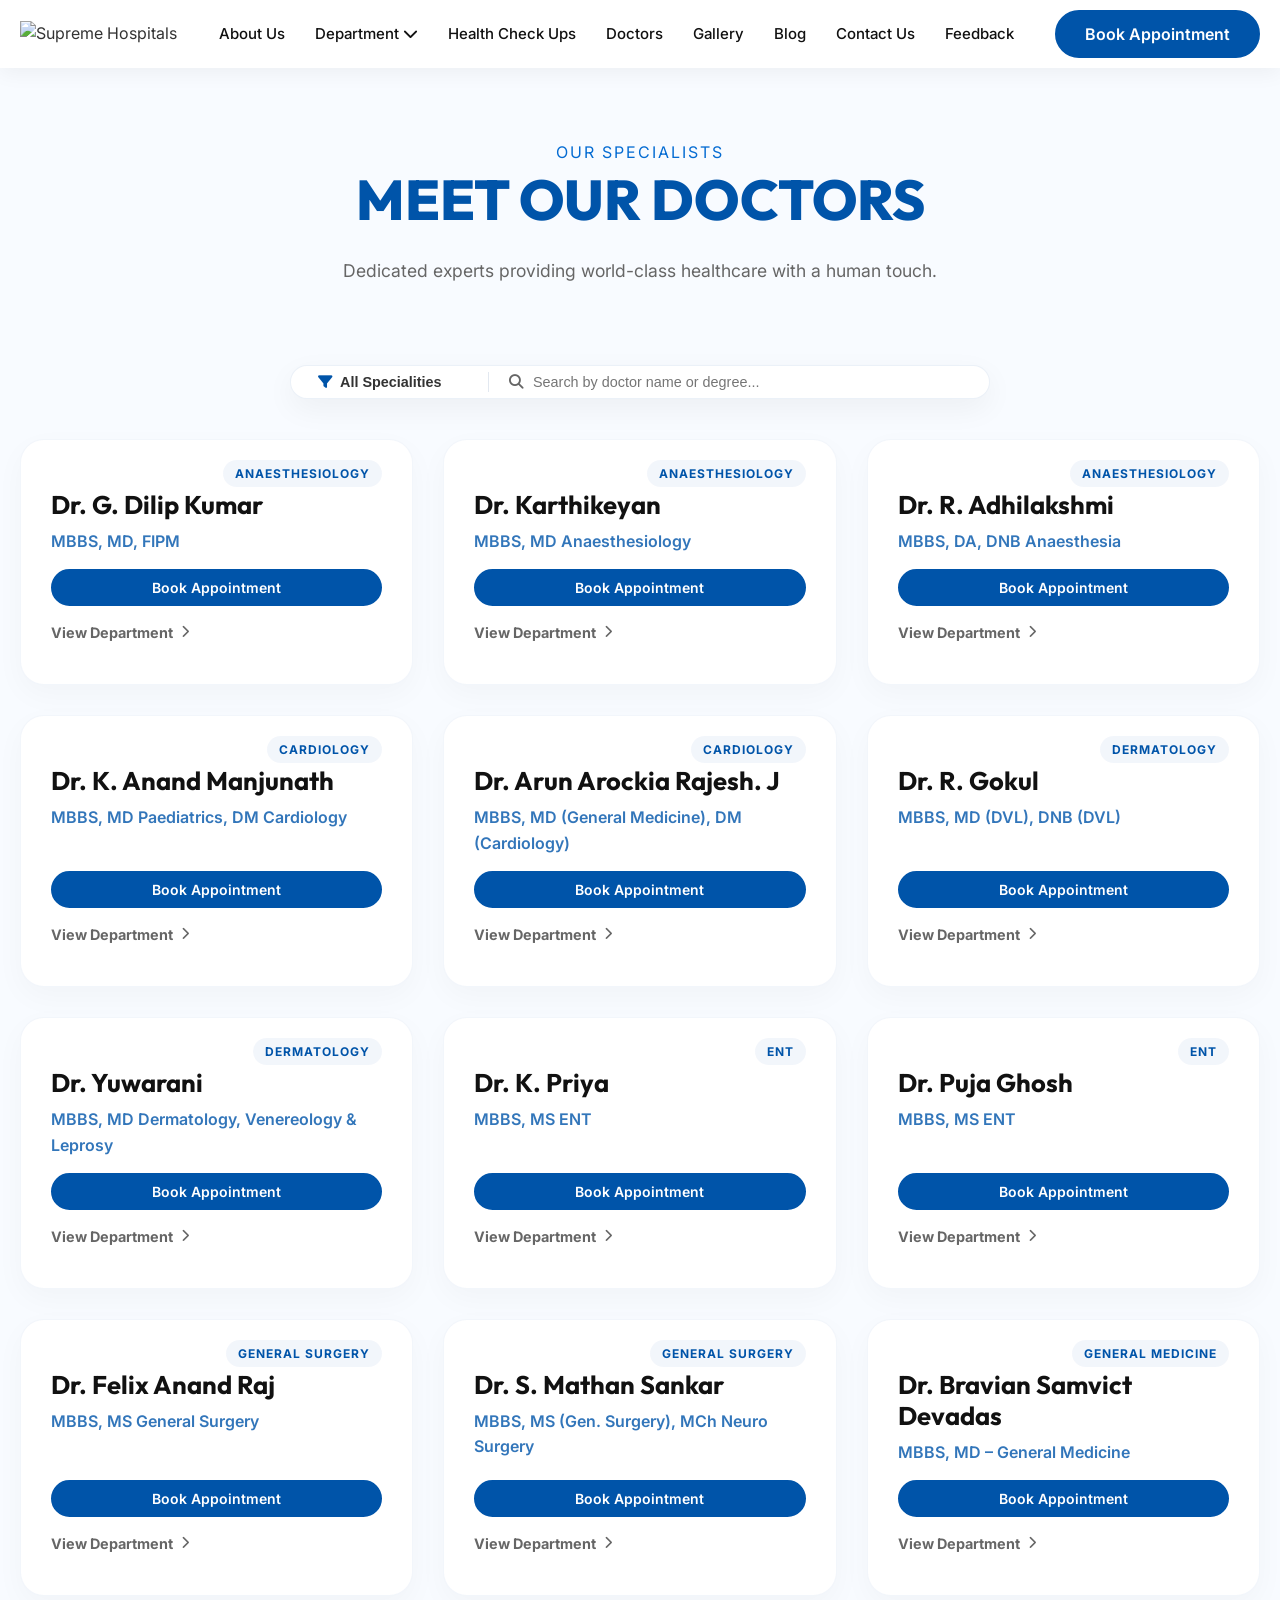
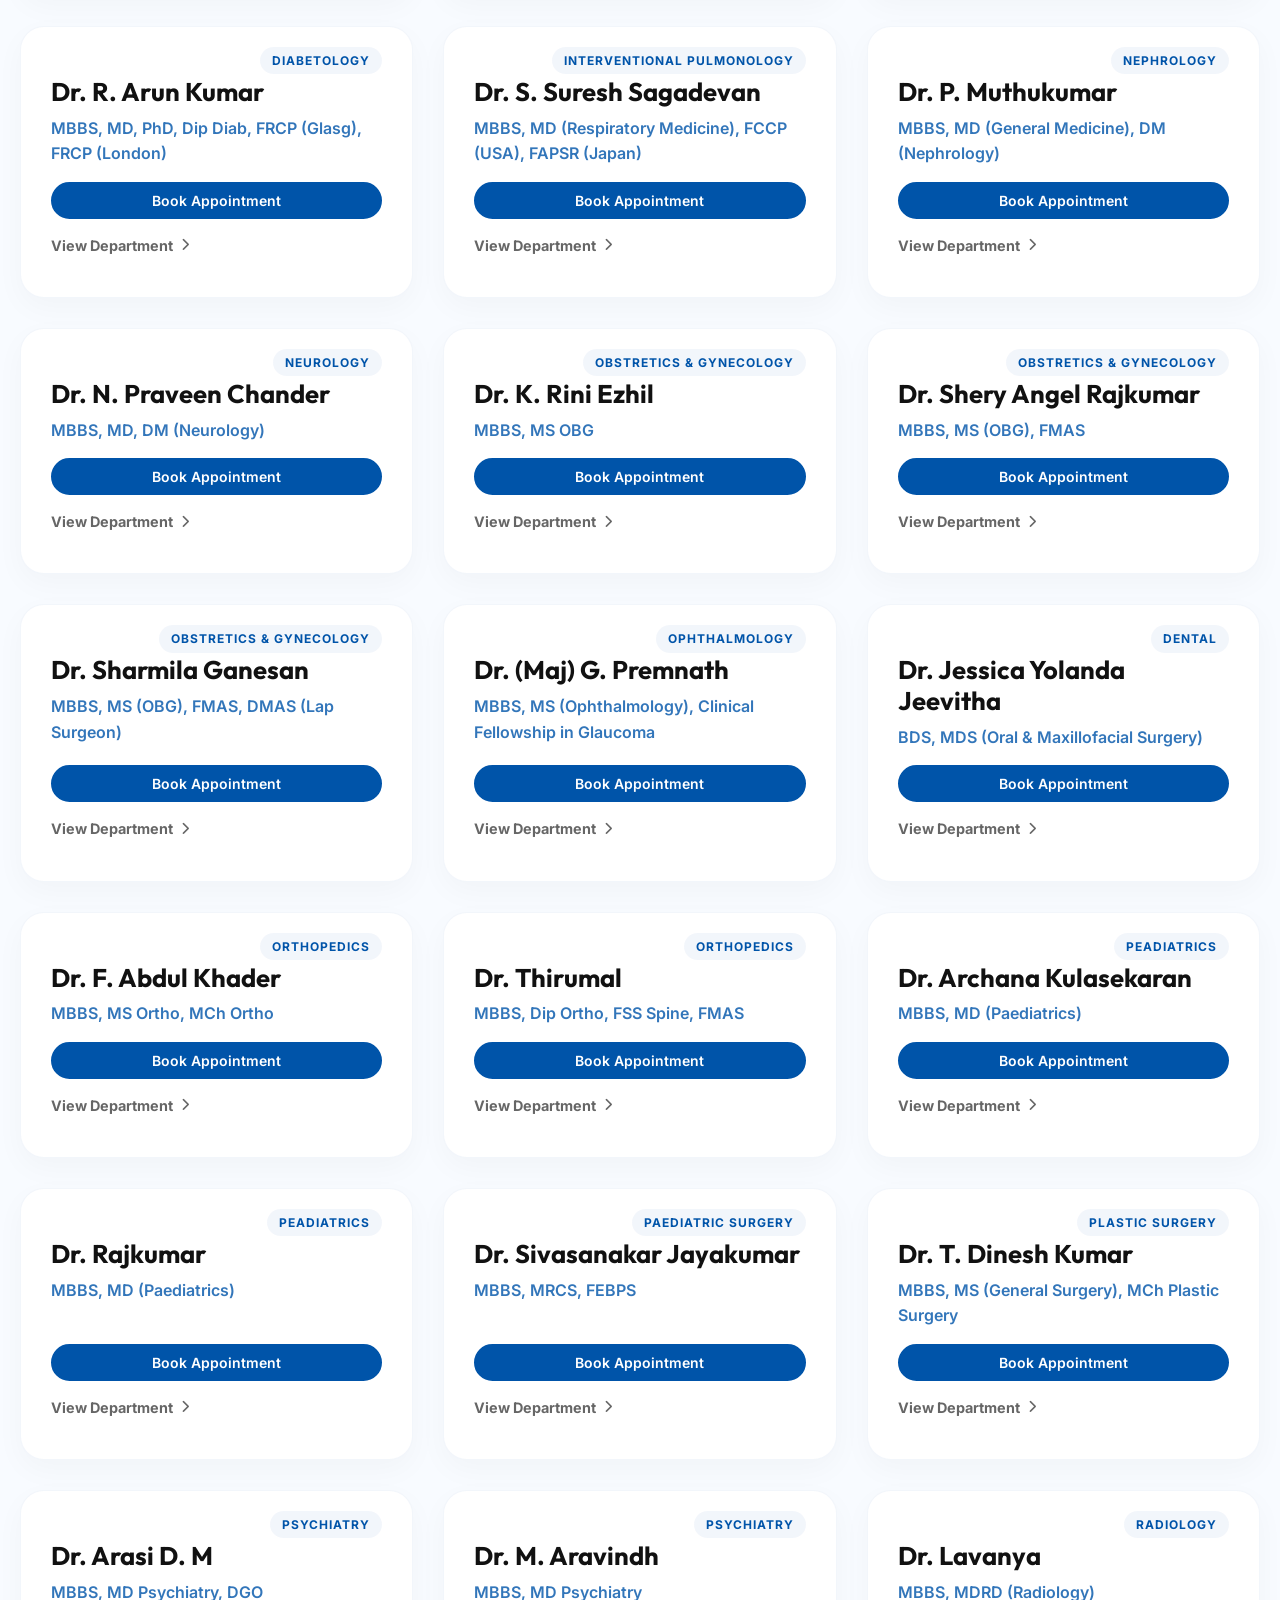
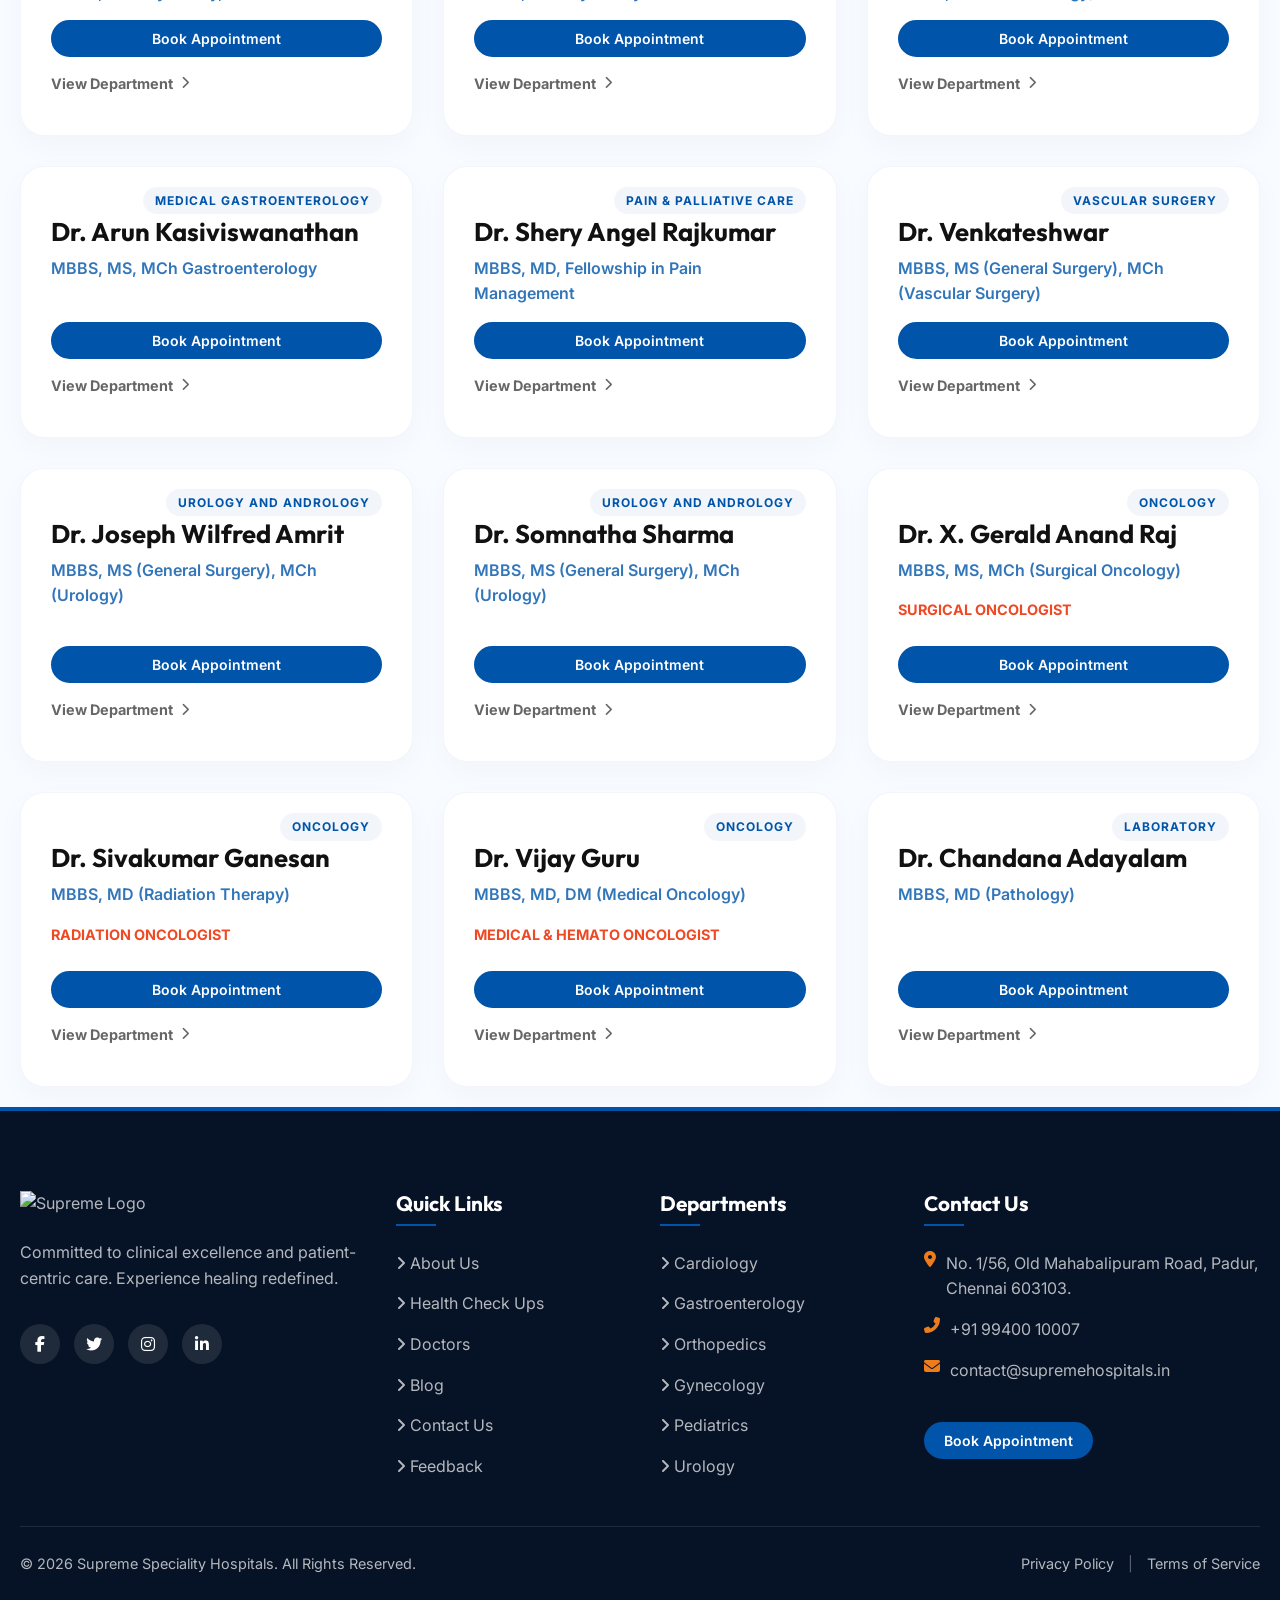
==== commit 13e2741c: "upd" ====
--- a/doctors.html
+++ b/doctors.html
@@ -32,10 +32,10 @@
         <section class="doctors-header-hero">
             <div class="container">
                 <div class="fade-up">
-                    <span class="subtitle text-blue">MEDICAL EXCELLENCE</span>
+                    <span class="subtitle text-accent">Our Specialists</span>
                     <h1>MEET OUR DOCTORS</h1>
-                    <p class="mt-3 mx-auto section-desc">Our hospital brings together the best medical minds across
-                        multiple specialities to provide world-class healthcare with a human touch.</p>
+                    <p class="mt-3 mx-auto section-desc">Dedicated experts providing world-class healthcare with a human
+                        touch.</p>
                 </div>
             </div>
         </section>
--- a/style.css
+++ b/style.css
@@ -2142,6 +2142,36 @@
     line-height: 1.6;
 }
 
+.hero-actions {
+    display: flex;
+    gap: 20px;
+    align-items: center;
+}
+
+@media (max-width: 600px) {
+    .hc-hero-premium {
+        height: auto;
+        padding: 120px 0 80px;
+        text-align: center;
+    }
+
+    .hc-hero-content {
+        margin: 0 auto;
+    }
+
+    .hero-actions {
+        flex-direction: column;
+        width: 100%;
+        gap: 15px;
+    }
+
+    .hero-actions .btn {
+        width: 100%;
+        max-width: 280px;
+        margin: 0 auto;
+    }
+}
+
 /* SECTION 2: FACILITIES + FORM */
 .facilities-split {
     display: grid;
--- a/header.css
+++ b/header.css
@@ -1,4 +1,3 @@
-/* ================= HEADER ================= */
 .main-header {
     position: fixed;
     top: 0;
@@ -6,11 +5,6 @@
     width: 100%;
     z-index: 1000;
     transition: all 0.4s cubic-bezier(0.4, 0, 0.2, 1);
-    background: transparent;
-    padding: 20px 0;
-}
-
-.main-header.sticky {
     background: rgba(255, 255, 255, 0.98);
     backdrop-filter: blur(10px);
     padding: 10px 0;
@@ -40,14 +34,10 @@
 }
 
 .nav-link {
-    color: var(--white);
+    color: var(--dark-black);
     font-weight: 500;
     font-size: 15px;
     position: relative;
-}
-
-.main-header.sticky .nav-link {
-    color: var(--dark-black);
 }
 
 .nav-link::after {
@@ -64,10 +54,6 @@
 .nav-link:hover::after,
 .nav-link.active::after {
     width: 100%;
-}
-
-.main-header:not(.sticky) .nav-link::after {
-    background: var(--white);
 }
 
 /* Dropdown Mega-Menu */
@@ -119,10 +105,6 @@
 .mobile-toggle {
     display: none;
     font-size: 24px;
-    color: var(--white);
-}
-
-.main-header.sticky .mobile-toggle {
     color: var(--dark-black);
 }
 
--- a/doctors.css
+++ b/doctors.css
@@ -2,34 +2,25 @@
 
 .doctors-header-hero {
     position: relative;
-    padding: 160px 0 100px;
-    background: linear-gradient(135deg, var(--dark-black), var(--primary-blue));
-    color: var(--white);
+    padding: 140px 0 80px;
+    background: var(--soft-light);
+    color: var(--dark-black);
     text-align: center;
     overflow: hidden;
 }
 
-.doctors-header-hero::before {
-    content: '';
-    position: absolute;
-    inset: 0;
-    background: radial-gradient(circle at top right, rgba(70, 127, 247, 0.4), transparent);
-    z-index: 1;
-}
-
-.doctors-header-hero .container {
-    position: relative;
-    z-index: 10;
+.doctors-header-hero h1 {
+    font-size: clamp(2.2rem, 5vw, 3.5rem);
+    color: var(--primary-blue);
+    margin-bottom: 20px;
+    font-family: 'Outfit', sans-serif;
+    font-weight: 800;
 }
 
 .section-desc {
-    max-width: 800px;
-    color: rgba(255, 255, 255, 0.8);
-}
-
-.doctors-header-hero h1 {
-    font-size: 3.5rem;
-    margin-bottom: 20px;
+    max-width: 700px;
+    color: var(--text-light);
+    font-size: 1.1rem;
 }
 
 .search-bar-section {
